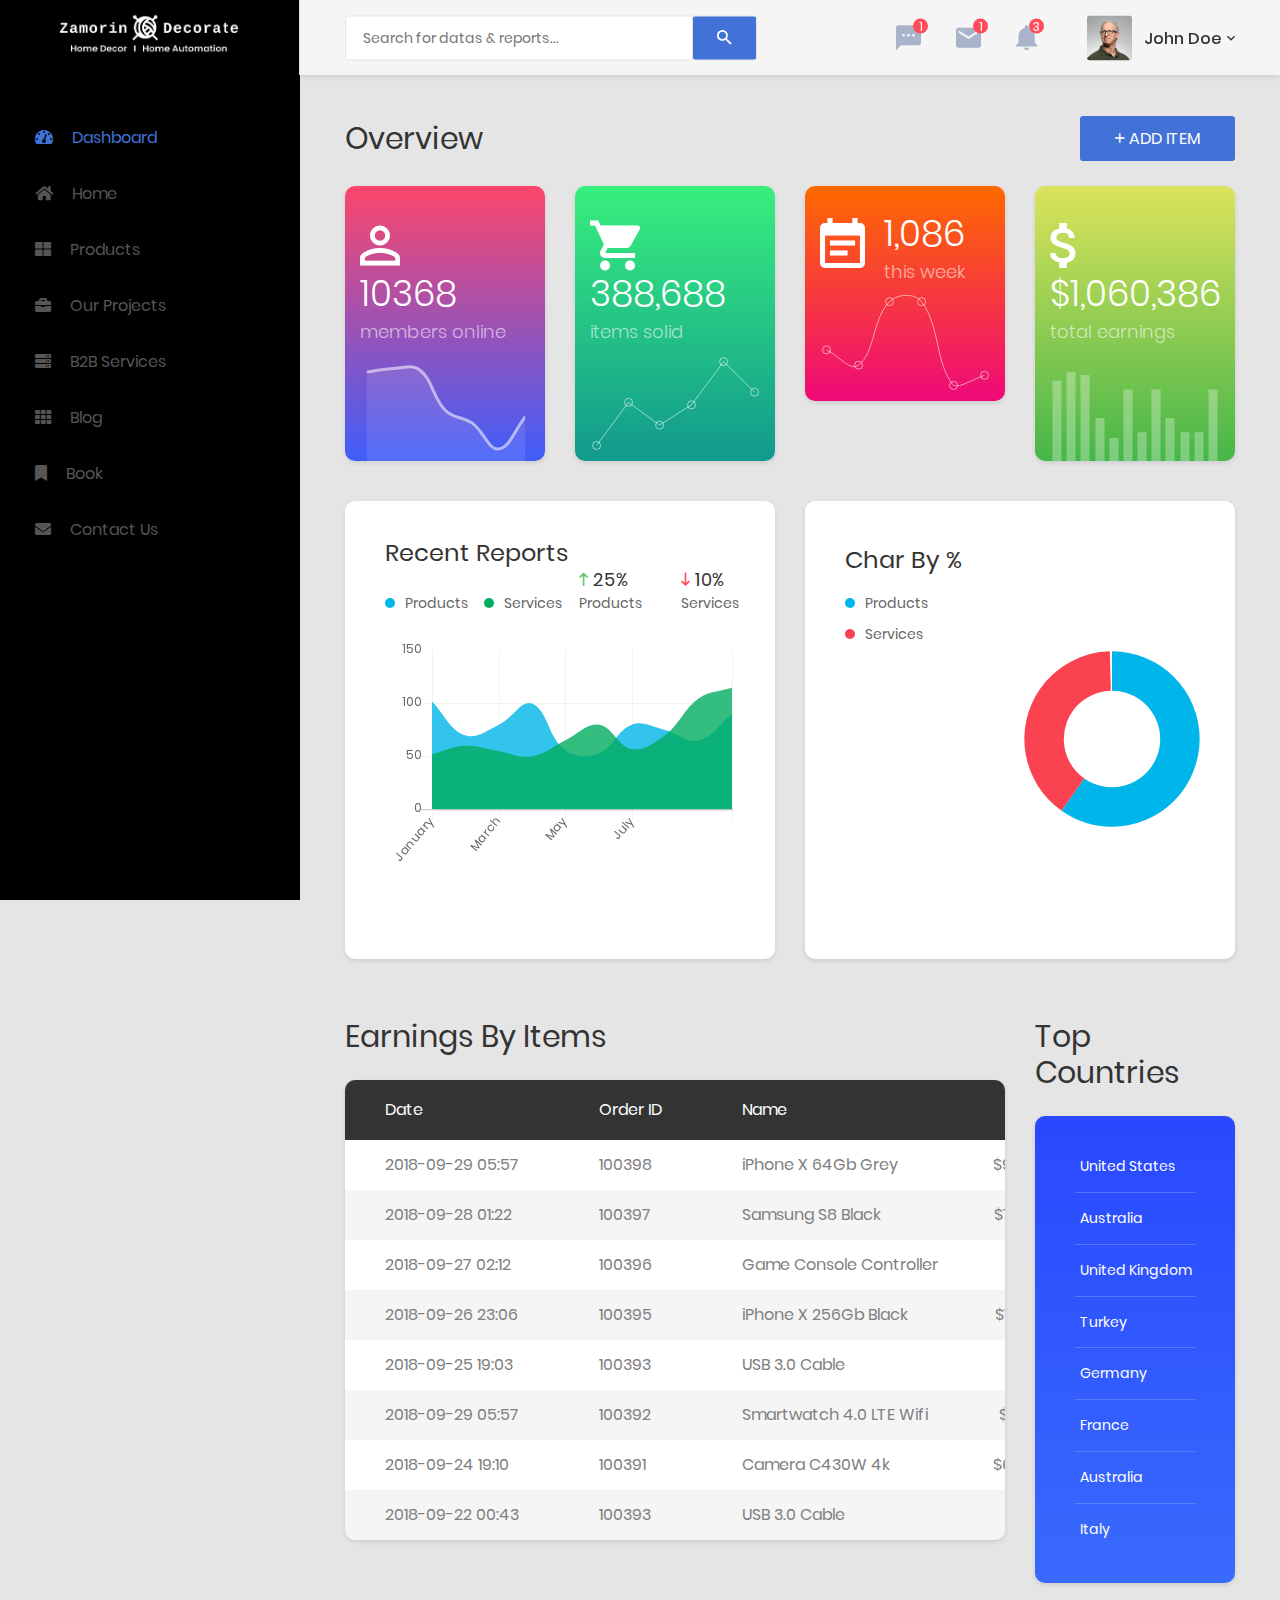
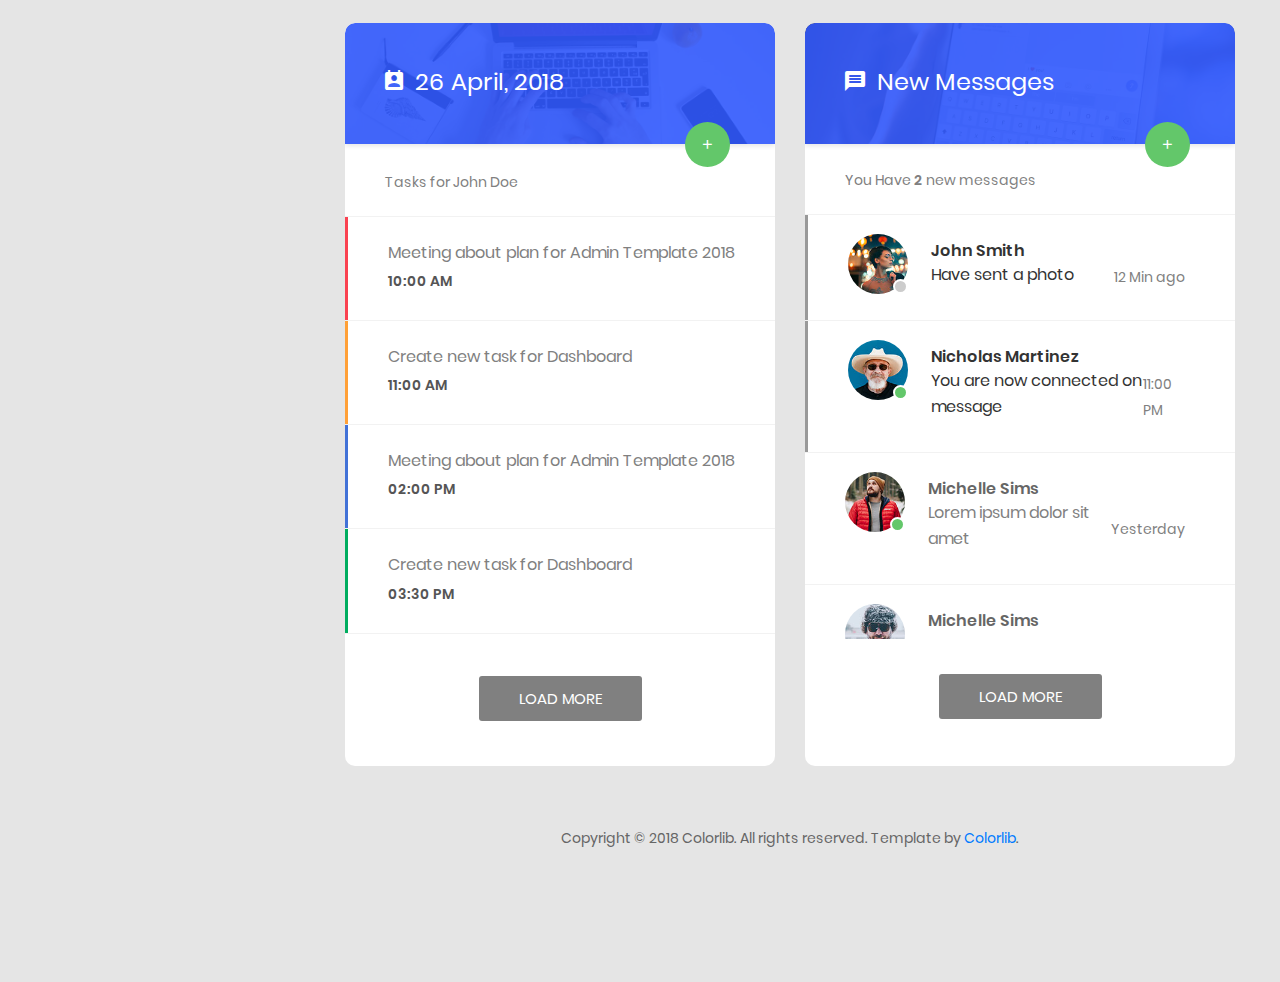
==== CoolAdmin-master/index.html @ c48ecf3f "side bar" ====
<!DOCTYPE html>
<html lang="en">

<head>
    <!-- Required meta tags-->
    <meta charset="UTF-8">
    <meta name="viewport" content="width=device-width, initial-scale=1, shrink-to-fit=no">
    <meta name="description" content="au theme template">
    <meta name="author" content="Hau Nguyen">
    <meta name="keywords" content="au theme template">

    <!-- Title Page-->
    <title>Dashboard</title>

    <!-- Fontfaces CSS-->
    <link href="css/font-face.css" rel="stylesheet" media="all">
    <link href="vendor/font-awesome-4.7/css/font-awesome.min.css" rel="stylesheet" media="all">
    <link href="vendor/font-awesome-5/css/fontawesome-all.min.css" rel="stylesheet" media="all">
    <link href="vendor/mdi-font/css/material-design-iconic-font.min.css" rel="stylesheet" media="all">

    <!-- Bootstrap CSS-->
    <link href="vendor/bootstrap-4.1/bootstrap.min.css" rel="stylesheet" media="all">

    <!-- Vendor CSS-->
    <link href="vendor/animsition/animsition.min.css" rel="stylesheet" media="all">
    <link href="vendor/bootstrap-progressbar/bootstrap-progressbar-3.3.4.min.css" rel="stylesheet" media="all">
    <link href="vendor/wow/animate.css" rel="stylesheet" media="all">
    <link href="vendor/css-hamburgers/hamburgers.min.css" rel="stylesheet" media="all">
    <link href="vendor/slick/slick.css" rel="stylesheet" media="all">
    <link href="vendor/select2/select2.min.css" rel="stylesheet" media="all">
    <link href="vendor/perfect-scrollbar/perfect-scrollbar.css" rel="stylesheet" media="all">

    <!-- Main CSS-->
    <link href="css/theme.css" rel="stylesheet" media="all">

</head>

<body class="animsition">
    <div class="page-wrapper">
        <!-- HEADER MOBILE-->
        <header class="header-mobile d-block d-lg-none">
            <div class="header-mobile__bar">
                <div class="container-fluid">
                    <div class="header-mobile-inner">
                        <a class="logo" href="index.html">
                            <img src="images/icon/ic_launcher.png" alt="CoolAdmin" />
                        </a>
                        <button class="hamburger hamburger--slider" type="button">
                            <span class="hamburger-box">
                                <span class="hamburger-inner"></span>
                            </span>
                        </button>
                    </div>
                </div>
            </div>
            <nav class="navbar-mobile">
                <div class="container-fluid">
                    <ul class="navbar-mobile__list list-unstyled">
                        <li class="has-sub">
                            <a class="js-arrow" href="images/">
                                <i class="fas fa-tachometer-alt"></i>Dashboard</a>
                           
                        </li>
                        <li>
                            <a href="chart.html">
                                <i class="fa fa-home"></i>Home</a>
                        </li>
                        <li>
                            <a href="table.html">
                                <i class="fa fa-th-large"></i>Products</a>
                        </li>
                        <li>
                            <a href="form.html">
                                <i class="fa fa-briefcase"></i>Our Projects</a>
                        </li>
                        <li>
                            <a href="calendar.html">
                                <i class="fa fa-server"></i>B2B Services</a>
                        </li>
                        <li>
                            <a href="map.html">
                                <i class="fa fa-th"></i>Blog</a>
                        </li>
                        <li>
                            <a href="calendar.html">
                                <i class="fa fa-bookmark"></i>Book</a>
                        </li>
                        <li>
                            <a href="calendar.html">
                                <i class="fas fa-envelope"></i>Contact Us</a>
                        </li>
                       
                        
                    </ul>
                </div>
            </nav>
        </header>
        <!-- END HEADER MOBILE-->

        <!-- MENU SIDEBAR-->
        <aside class="menu-sidebar d-none d-lg-block">
            <div class="logo">
                <a href="#">
                    <img src="images/icon/ZAMORIN LOGO.png" alt="Cool Admin" />
                </a>
            </div>
            <div class="menu-sidebar__content js-scrollbar1">
                <nav class="navbar-sidebar">
                    <ul class="list-unstyled navbar__list">
                        <li class="active has-sub">
                            <a class="js-arrow" href="index.html">
                                <i class="fas fa-tachometer-alt"></i>Dashboard</a>
                            
                        </li>
                        <li>
                            <a href="chart.html">
                                <i class="fa fa-home"></i>Home</a>
                        </li>
                        <li>
                            <a href="table.html">
                                <i class="fa fa-th-large"></i>Products</a>
                        </li>
                        <li>
                            <a href="form.html">
                                <i class="fa fa-briefcase"></i>Our Projects</a>
                        </li>
                        <li>
                            <a href="calendar.html">
                                <i class="fa fa-server"></i>B2B Services</a>
                        </li>
                        <li>
                            <a href="map.html">
                                <i class="fa fa-th"></i>Blog</a>
                        </li>
                        <li>
                            <a href="calendar.html">
                                <i class="fa fa-bookmark"></i>Book</a>
                        </li>
                        <li>
                            <a href="calendar.html">
                                <i class="fas fa-envelope"></i>Contact Us</a>
                        </li>
                    </ul>
                </nav>
            </div>
        </aside>
        <!-- END MENU SIDEBAR-->

        <!-- PAGE CONTAINER-->
        <div class="page-container">
            <!-- HEADER DESKTOP-->
            <header class="header-desktop">
                <div class="section__content section__content--p30">
                    <div class="container-fluid">
                        <div class="header-wrap">
                            <form class="form-header" action="" method="POST">
                                <input class="au-input au-input--xl" type="text" name="search" placeholder="Search for datas &amp; reports..." />
                                <button class="au-btn--submit" type="submit">
                                    <i class="zmdi zmdi-search"></i>
                                </button>
                            </form>
                            <div class="header-button">
                                <div class="noti-wrap">
                                    <div class="noti__item js-item-menu">
                                        <i class="zmdi zmdi-comment-more"></i>
                                        <span class="quantity">1</span>
                                        <div class="mess-dropdown js-dropdown">
                                            <div class="mess__title">
                                                <p>You have 2 news message</p>
                                            </div>
                                            <div class="mess__item">
                                                <div class="image img-cir img-40">
                                                    <img src="images/icon/avatar-06.jpg" alt="Michelle Moreno" />
                                                </div>
                                                <div class="content">
                                                    <h6>Michelle Moreno</h6>
                                                    <p>Have sent a photo</p>
                                                    <span class="time">3 min ago</span>
                                                </div>
                                            </div>
                                            <div class="mess__item">
                                                <div class="image img-cir img-40">
                                                    <img src="images/icon/avatar-04.jpg" alt="Diane Myers" />
                                                </div>
                                                <div class="content">
                                                    <h6>Diane Myers</h6>
                                                    <p>You are now connected on message</p>
                                                    <span class="time">Yesterday</span>
                                                </div>
                                            </div>
                                            <div class="mess__footer">
                                                <a href="#">View all messages</a>
                                            </div>
                                        </div>
                                    </div>
                                    <div class="noti__item js-item-menu">
                                        <i class="zmdi zmdi-email"></i>
                                        <span class="quantity">1</span>
                                        <div class="email-dropdown js-dropdown">
                                            <div class="email__title">
                                                <p>You have 3 New Emails</p>
                                            </div>
                                            <div class="email__item">
                                                <div class="image img-cir img-40">
                                                    <img src="images/icon/avatar-06.jpg" alt="Cynthia Harvey" />
                                                </div>
                                                <div class="content">
                                                    <p>Meeting about new dashboard...</p>
                                                    <span>Cynthia Harvey, 3 min ago</span>
                                                </div>
                                            </div>
                                            <div class="email__item">
                                                <div class="image img-cir img-40">
                                                    <img src="images/icon/avatar-05.jpg" alt="Cynthia Harvey" />
                                                </div>
                                                <div class="content">
                                                    <p>Meeting about new dashboard...</p>
                                                    <span>Cynthia Harvey, Yesterday</span>
                                                </div>
                                            </div>
                                            <div class="email__item">
                                                <div class="image img-cir img-40">
                                                    <img src="images/icon/avatar-04.jpg" alt="Cynthia Harvey" />
                                                </div>
                                                <div class="content">
                                                    <p>Meeting about new dashboard...</p>
                                                    <span>Cynthia Harvey, April 12,,2018</span>
                                                </div>
                                            </div>
                                            <div class="email__footer">
                                                <a href="#">See all emails</a>
                                            </div>
                                        </div>
                                    </div>
                                    <div class="noti__item js-item-menu">
                                        <i class="zmdi zmdi-notifications"></i>
                                        <span class="quantity">3</span>
                                        <div class="notifi-dropdown js-dropdown">
                                            <div class="notifi__title">
                                                <p>You have 3 Notifications</p>
                                            </div>
                                            <div class="notifi__item">
                                                <div class="bg-c1 img-cir img-40">
                                                    <i class="zmdi zmdi-email-open"></i>
                                                </div>
                                                <div class="content">
                                                    <p>You got a email notification</p>
                                                    <span class="date">April 12, 2018 06:50</span>
                                                </div>
                                            </div>
                                            <div class="notifi__item">
                                                <div class="bg-c2 img-cir img-40">
                                                    <i class="zmdi zmdi-account-box"></i>
                                                </div>
                                                <div class="content">
                                                    <p>Your account has been blocked</p>
                                                    <span class="date">April 12, 2018 06:50</span>
                                                </div>
                                            </div>
                                            <div class="notifi__item">
                                                <div class="bg-c3 img-cir img-40">
                                                    <i class="zmdi zmdi-file-text"></i>
                                                </div>
                                                <div class="content">
                                                    <p>You got a new file</p>
                                                    <span class="date">April 12, 2018 06:50</span>
                                                </div>
                                            </div>
                                            <div class="notifi__footer">
                                                <a href="#">All notifications</a>
                                            </div>
                                        </div>
                                    </div>
                                </div>
                                <div class="account-wrap">
                                    <div class="account-item clearfix js-item-menu">
                                        <div class="image">
                                            <img src="images/icon/avatar-01.jpg" alt="John Doe" />
                                        </div>
                                        <div class="content">
                                            <a class="js-acc-btn" href="#">john doe</a>
                                        </div>
                                        <div class="account-dropdown js-dropdown">
                                            <div class="info clearfix">
                                                <div class="image">
                                                    <a href="#">
                                                        <img src="images/icon/avatar-01.jpg" alt="John Doe" />
                                                    </a>
                                                </div>
                                                <div class="content">
                                                    <h5 class="name">
                                                        <a href="#">john doe</a>
                                                    </h5>
                                                    <span class="email">johndoe@example.com</span>
                                                </div>
                                            </div>
                                            <div class="account-dropdown__body">
                                                <div class="account-dropdown__item">
                                                    <a href="#">
                                                        <i class="zmdi zmdi-account"></i>Account</a>
                                                </div>
                                                <div class="account-dropdown__item">
                                                    <a href="#">
                                                        <i class="zmdi zmdi-settings"></i>Setting</a>
                                                </div>
                                                <div class="account-dropdown__item">
                                                    <a href="#">
                                                        <i class="zmdi zmdi-money-box"></i>Billing</a>
                                                </div>
                                            </div>
                                            <div class="account-dropdown__footer">
                                                <a href="#">
                                                    <i class="zmdi zmdi-power"></i>Logout</a>
                                            </div>
                                        </div>
                                    </div>
                                </div>
                            </div>
                        </div>
                    </div>
                </div>
            </header>
            <!-- HEADER DESKTOP-->

            <!-- MAIN CONTENT-->
            <div class="main-content">
                <div class="section__content section__content--p30">
                    <div class="container-fluid">
                        <div class="row">
                            <div class="col-md-12">
                                <div class="overview-wrap">
                                    <h2 class="title-1">overview</h2>
                                    <button class="au-btn au-btn-icon au-btn--blue">
                                        <i class="zmdi zmdi-plus"></i>add item</button>
                                </div>
                            </div>
                        </div>
                        <div class="row m-t-25">
                            <div class="col-sm-6 col-lg-3">
                                <div class="overview-item overview-item--c1">
                                    <div class="overview__inner">
                                        <div class="overview-box clearfix">
                                            <div class="icon">
                                                <i class="zmdi zmdi-account-o"></i>
                                            </div>
                                            <div class="text">
                                                <h2>10368</h2>
                                                <span>members online</span>
                                            </div>
                                        </div>
                                        <div class="overview-chart">
                                            <canvas id="widgetChart1"></canvas>
                                        </div>
                                    </div>
                                </div>
                            </div>
                            <div class="col-sm-6 col-lg-3">
                                <div class="overview-item overview-item--c2">
                                    <div class="overview__inner">
                                        <div class="overview-box clearfix">
                                            <div class="icon">
                                                <i class="zmdi zmdi-shopping-cart"></i>
                                            </div>
                                            <div class="text">
                                                <h2>388,688</h2>
                                                <span>items solid</span>
                                            </div>
                                        </div>
                                        <div class="overview-chart">
                                            <canvas id="widgetChart2"></canvas>
                                        </div>
                                    </div>
                                </div>
                            </div>
                            <div class="col-sm-6 col-lg-3">
                                <div class="overview-item overview-item--c3">
                                    <div class="overview__inner">
                                        <div class="overview-box clearfix">
                                            <div class="icon">
                                                <i class="zmdi zmdi-calendar-note"></i>
                                            </div>
                                            <div class="text">
                                                <h2>1,086</h2>
                                                <span>this week</span>
                                            </div>
                                        </div>
                                        <div class="overview-chart">
                                            <canvas id="widgetChart3"></canvas>
                                        </div>
                                    </div>
                                </div>
                            </div>
                            <div class="col-sm-6 col-lg-3">
                                <div class="overview-item overview-item--c4">
                                    <div class="overview__inner">
                                        <div class="overview-box clearfix">
                                            <div class="icon">
                                                <i class="zmdi zmdi-money"></i>
                                            </div>
                                            <div class="text">
                                                <h2>$1,060,386</h2>
                                                <span>total earnings</span>
                                            </div>
                                        </div>
                                        <div class="overview-chart">
                                            <canvas id="widgetChart4"></canvas>
                                        </div>
                                    </div>
                                </div>
                            </div>
                        </div>
                        <div class="row">
                            <div class="col-lg-6">
                                <div class="au-card recent-report">
                                    <div class="au-card-inner">
                                        <h3 class="title-2">recent reports</h3>
                                        <div class="chart-info">
                                            <div class="chart-info__left">
                                                <div class="chart-note">
                                                    <span class="dot dot--blue"></span>
                                                    <span>products</span>
                                                </div>
                                                <div class="chart-note mr-0">
                                                    <span class="dot dot--green"></span>
                                                    <span>services</span>
                                                </div>
                                            </div>
                                            <div class="chart-info__right">
                                                <div class="chart-statis">
                                                    <span class="index incre">
                                                        <i class="zmdi zmdi-long-arrow-up"></i>25%</span>
                                                    <span class="label">products</span>
                                                </div>
                                                <div class="chart-statis mr-0">
                                                    <span class="index decre">
                                                        <i class="zmdi zmdi-long-arrow-down"></i>10%</span>
                                                    <span class="label">services</span>
                                                </div>
                                            </div>
                                        </div>
                                        <div class="recent-report__chart">
                                            <canvas id="recent-rep-chart"></canvas>
                                        </div>
                                    </div>
                                </div>
                            </div>
                            <div class="col-lg-6">
                                <div class="au-card chart-percent-card">
                                    <div class="au-card-inner">
                                        <h3 class="title-2 tm-b-5">char by %</h3>
                                        <div class="row no-gutters">
                                            <div class="col-xl-6">
                                                <div class="chart-note-wrap">
                                                    <div class="chart-note mr-0 d-block">
                                                        <span class="dot dot--blue"></span>
                                                        <span>products</span>
                                                    </div>
                                                    <div class="chart-note mr-0 d-block">
                                                        <span class="dot dot--red"></span>
                                                        <span>services</span>
                                                    </div>
                                                </div>
                                            </div>
                                            <div class="col-xl-6">
                                                <div class="percent-chart">
                                                    <canvas id="percent-chart"></canvas>
                                                </div>
                                            </div>
                                        </div>
                                    </div>
                                </div>
                            </div>
                        </div>
                        <div class="row">
                            <div class="col-lg-9">
                                <h2 class="title-1 m-b-25">Earnings By Items</h2>
                                <div class="table-responsive table--no-card m-b-40">
                                    <table class="table table-borderless table-striped table-earning">
                                        <thead>
                                            <tr>
                                                <th>date</th>
                                                <th>order ID</th>
                                                <th>name</th>
                                                <th class="text-right">price</th>
                                                <th class="text-right">quantity</th>
                                                <th class="text-right">total</th>
                                            </tr>
                                        </thead>
                                        <tbody>
                                            <tr>
                                                <td>2018-09-29 05:57</td>
                                                <td>100398</td>
                                                <td>iPhone X 64Gb Grey</td>
                                                <td class="text-right">$999.00</td>
                                                <td class="text-right">1</td>
                                                <td class="text-right">$999.00</td>
                                            </tr>
                                            <tr>
                                                <td>2018-09-28 01:22</td>
                                                <td>100397</td>
                                                <td>Samsung S8 Black</td>
                                                <td class="text-right">$756.00</td>
                                                <td class="text-right">1</td>
                                                <td class="text-right">$756.00</td>
                                            </tr>
                                            <tr>
                                                <td>2018-09-27 02:12</td>
                                                <td>100396</td>
                                                <td>Game Console Controller</td>
                                                <td class="text-right">$22.00</td>
                                                <td class="text-right">2</td>
                                                <td class="text-right">$44.00</td>
                                            </tr>
                                            <tr>
                                                <td>2018-09-26 23:06</td>
                                                <td>100395</td>
                                                <td>iPhone X 256Gb Black</td>
                                                <td class="text-right">$1199.00</td>
                                                <td class="text-right">1</td>
                                                <td class="text-right">$1199.00</td>
                                            </tr>
                                            <tr>
                                                <td>2018-09-25 19:03</td>
                                                <td>100393</td>
                                                <td>USB 3.0 Cable</td>
                                                <td class="text-right">$10.00</td>
                                                <td class="text-right">3</td>
                                                <td class="text-right">$30.00</td>
                                            </tr>
                                            <tr>
                                                <td>2018-09-29 05:57</td>
                                                <td>100392</td>
                                                <td>Smartwatch 4.0 LTE Wifi</td>
                                                <td class="text-right">$199.00</td>
                                                <td class="text-right">6</td>
                                                <td class="text-right">$1494.00</td>
                                            </tr>
                                            <tr>
                                                <td>2018-09-24 19:10</td>
                                                <td>100391</td>
                                                <td>Camera C430W 4k</td>
                                                <td class="text-right">$699.00</td>
                                                <td class="text-right">1</td>
                                                <td class="text-right">$699.00</td>
                                            </tr>
                                            <tr>
                                                <td>2018-09-22 00:43</td>
                                                <td>100393</td>
                                                <td>USB 3.0 Cable</td>
                                                <td class="text-right">$10.00</td>
                                                <td class="text-right">3</td>
                                                <td class="text-right">$30.00</td>
                                            </tr>
                                        </tbody>
                                    </table>
                                </div>
                            </div>
                            <div class="col-lg-3">
                                <h2 class="title-1 m-b-25">Top countries</h2>
                                <div class="au-card au-card--bg-blue au-card-top-countries m-b-40">
                                    <div class="au-card-inner">
                                        <div class="table-responsive">
                                            <table class="table table-top-countries">
                                                <tbody>
                                                    <tr>
                                                        <td>United States</td>
                                                        <td class="text-right">$119,366.96</td>
                                                    </tr>
                                                    <tr>
                                                        <td>Australia</td>
                                                        <td class="text-right">$70,261.65</td>
                                                    </tr>
                                                    <tr>
                                                        <td>United Kingdom</td>
                                                        <td class="text-right">$46,399.22</td>
                                                    </tr>
                                                    <tr>
                                                        <td>Turkey</td>
                                                        <td class="text-right">$35,364.90</td>
                                                    </tr>
                                                    <tr>
                                                        <td>Germany</td>
                                                        <td class="text-right">$20,366.96</td>
                                                    </tr>
                                                    <tr>
                                                        <td>France</td>
                                                        <td class="text-right">$10,366.96</td>
                                                    </tr>
                                                    <tr>
                                                        <td>Australia</td>
                                                        <td class="text-right">$5,366.96</td>
                                                    </tr>
                                                    <tr>
                                                        <td>Italy</td>
                                                        <td class="text-right">$1639.32</td>
                                                    </tr>
                                                </tbody>
                                            </table>
                                        </div>
                                    </div>
                                </div>
                            </div>
                        </div>
                        <div class="row">
                            <div class="col-lg-6">
                                <div class="au-card au-card--no-shadow au-card--no-pad m-b-40">
                                    <div class="au-card-title" style="background-image:url('images/bg-title-01.jpg');">
                                        <div class="bg-overlay bg-overlay--blue"></div>
                                        <h3>
                                            <i class="zmdi zmdi-account-calendar"></i>26 April, 2018</h3>
                                        <button class="au-btn-plus">
                                            <i class="zmdi zmdi-plus"></i>
                                        </button>
                                    </div>
                                    <div class="au-task js-list-load">
                                        <div class="au-task__title">
                                            <p>Tasks for John Doe</p>
                                        </div>
                                        <div class="au-task-list js-scrollbar3">
                                            <div class="au-task__item au-task__item--danger">
                                                <div class="au-task__item-inner">
                                                    <h5 class="task">
                                                        <a href="#">Meeting about plan for Admin Template 2018</a>
                                                    </h5>
                                                    <span class="time">10:00 AM</span>
                                                </div>
                                            </div>
                                            <div class="au-task__item au-task__item--warning">
                                                <div class="au-task__item-inner">
                                                    <h5 class="task">
                                                        <a href="#">Create new task for Dashboard</a>
                                                    </h5>
                                                    <span class="time">11:00 AM</span>
                                                </div>
                                            </div>
                                            <div class="au-task__item au-task__item--primary">
                                                <div class="au-task__item-inner">
                                                    <h5 class="task">
                                                        <a href="#">Meeting about plan for Admin Template 2018</a>
                                                    </h5>
                                                    <span class="time">02:00 PM</span>
                                                </div>
                                            </div>
                                            <div class="au-task__item au-task__item--success">
                                                <div class="au-task__item-inner">
                                                    <h5 class="task">
                                                        <a href="#">Create new task for Dashboard</a>
                                                    </h5>
                                                    <span class="time">03:30 PM</span>
                                                </div>
                                            </div>
                                            <div class="au-task__item au-task__item--danger js-load-item">
                                                <div class="au-task__item-inner">
                                                    <h5 class="task">
                                                        <a href="#">Meeting about plan for Admin Template 2018</a>
                                                    </h5>
                                                    <span class="time">10:00 AM</span>
                                                </div>
                                            </div>
                                            <div class="au-task__item au-task__item--warning js-load-item">
                                                <div class="au-task__item-inner">
                                                    <h5 class="task">
                                                        <a href="#">Create new task for Dashboard</a>
                                                    </h5>
                                                    <span class="time">11:00 AM</span>
                                                </div>
                                            </div>
                                        </div>
                                        <div class="au-task__footer">
                                            <button class="au-btn au-btn-load js-load-btn">load more</button>
                                        </div>
                                    </div>
                                </div>
                            </div>
                            <div class="col-lg-6">
                                <div class="au-card au-card--no-shadow au-card--no-pad m-b-40">
                                    <div class="au-card-title" style="background-image:url('images/bg-title-02.jpg');">
                                        <div class="bg-overlay bg-overlay--blue"></div>
                                        <h3>
                                            <i class="zmdi zmdi-comment-text"></i>New Messages</h3>
                                        <button class="au-btn-plus">
                                            <i class="zmdi zmdi-plus"></i>
                                        </button>
                                    </div>
                                    <div class="au-inbox-wrap js-inbox-wrap">
                                        <div class="au-message js-list-load">
                                            <div class="au-message__noti">
                                                <p>You Have
                                                    <span>2</span>

                                                    new messages
                                                </p>
                                            </div>
                                            <div class="au-message-list">
                                                <div class="au-message__item unread">
                                                    <div class="au-message__item-inner">
                                                        <div class="au-message__item-text">
                                                            <div class="avatar-wrap">
                                                                <div class="avatar">
                                                                    <img src="images/icon/avatar-02.jpg" alt="John Smith">
                                                                </div>
                                                            </div>
                                                            <div class="text">
                                                                <h5 class="name">John Smith</h5>
                                                                <p>Have sent a photo</p>
                                                            </div>
                                                        </div>
                                                        <div class="au-message__item-time">
                                                            <span>12 Min ago</span>
                                                        </div>
                                                    </div>
                                                </div>
                                                <div class="au-message__item unread">
                                                    <div class="au-message__item-inner">
                                                        <div class="au-message__item-text">
                                                            <div class="avatar-wrap online">
                                                                <div class="avatar">
                                                                    <img src="images/icon/avatar-03.jpg" alt="Nicholas Martinez">
                                                                </div>
                                                            </div>
                                                            <div class="text">
                                                                <h5 class="name">Nicholas Martinez</h5>
                                                                <p>You are now connected on message</p>
                                                            </div>
                                                        </div>
                                                        <div class="au-message__item-time">
                                                            <span>11:00 PM</span>
                                                        </div>
                                                    </div>
                                                </div>
                                                <div class="au-message__item">
                                                    <div class="au-message__item-inner">
                                                        <div class="au-message__item-text">
                                                            <div class="avatar-wrap online">
                                                                <div class="avatar">
                                                                    <img src="images/icon/avatar-04.jpg" alt="Michelle Sims">
                                                                </div>
                                                            </div>
                                                            <div class="text">
                                                                <h5 class="name">Michelle Sims</h5>
                                                                <p>Lorem ipsum dolor sit amet</p>
                                                            </div>
                                                        </div>
                                                        <div class="au-message__item-time">
                                                            <span>Yesterday</span>
                                                        </div>
                                                    </div>
                                                </div>
                                                <div class="au-message__item">
                                                    <div class="au-message__item-inner">
                                                        <div class="au-message__item-text">
                                                            <div class="avatar-wrap">
                                                                <div class="avatar">
                                                                    <img src="images/icon/avatar-05.jpg" alt="Michelle Sims">
                                                                </div>
                                                            </div>
                                                            <div class="text">
                                                                <h5 class="name">Michelle Sims</h5>
                                                                <p>Purus feugiat finibus</p>
                                                            </div>
                                                        </div>
                                                        <div class="au-message__item-time">
                                                            <span>Sunday</span>
                                                        </div>
                                                    </div>
                                                </div>
                                                <div class="au-message__item js-load-item">
                                                    <div class="au-message__item-inner">
                                                        <div class="au-message__item-text">
                                                            <div class="avatar-wrap online">
                                                                <div class="avatar">
                                                                    <img src="images/icon/avatar-04.jpg" alt="Michelle Sims">
                                                                </div>
                                                            </div>
                                                            <div class="text">
                                                                <h5 class="name">Michelle Sims</h5>
                                                                <p>Lorem ipsum dolor sit amet</p>
                                                            </div>
                                                        </div>
                                                        <div class="au-message__item-time">
                                                            <span>Yesterday</span>
                                                        </div>
                                                    </div>
                                                </div>
                                                <div class="au-message__item js-load-item">
                                                    <div class="au-message__item-inner">
                                                        <div class="au-message__item-text">
                                                            <div class="avatar-wrap">
                                                                <div class="avatar">
                                                                    <img src="images/icon/avatar-05.jpg" alt="Michelle Sims">
                                                                </div>
                                                            </div>
                                                            <div class="text">
                                                                <h5 class="name">Michelle Sims</h5>
                                                                <p>Purus feugiat finibus</p>
                                                            </div>
                                                        </div>
                                                        <div class="au-message__item-time">
                                                            <span>Sunday</span>
                                                        </div>
                                                    </div>
                                                </div>
                                            </div>
                                            <div class="au-message__footer">
                                                <button class="au-btn au-btn-load js-load-btn">load more</button>
                                            </div>
                                        </div>
                                        <div class="au-chat">
                                            <div class="au-chat__title">
                                                <div class="au-chat-info">
                                                    <div class="avatar-wrap online">
                                                        <div class="avatar avatar--small">
                                                            <img src="images/icon/avatar-02.jpg" alt="John Smith">
                                                        </div>
                                                    </div>
                                                    <span class="nick">
                                                        <a href="#">John Smith</a>
                                                    </span>
                                                </div>
                                            </div>
                                            <div class="au-chat__content">
                                                <div class="recei-mess-wrap">
                                                    <span class="mess-time">12 Min ago</span>
                                                    <div class="recei-mess__inner">
                                                        <div class="avatar avatar--tiny">
                                                            <img src="images/icon/avatar-02.jpg" alt="John Smith">
                                                        </div>
                                                        <div class="recei-mess-list">
                                                            <div class="recei-mess">Lorem ipsum dolor sit amet, consectetur adipiscing elit non iaculis</div>
                                                            <div class="recei-mess">Donec tempor, sapien ac viverra</div>
                                                        </div>
                                                    </div>
                                                </div>
                                                <div class="send-mess-wrap">
                                                    <span class="mess-time">30 Sec ago</span>
                                                    <div class="send-mess__inner">
                                                        <div class="send-mess-list">
                                                            <div class="send-mess">Lorem ipsum dolor sit amet, consectetur adipiscing elit non iaculis</div>
                                                        </div>
                                                    </div>
                                                </div>
                                            </div>
                                            <div class="au-chat-textfield">
                                                <form class="au-form-icon">
                                                    <input class="au-input au-input--full au-input--h65" type="text" placeholder="Type a message">
                                                    <button class="au-input-icon">
                                                        <i class="zmdi zmdi-camera"></i>
                                                    </button>
                                                </form>
                                            </div>
                                        </div>
                                    </div>
                                </div>
                            </div>
                        </div>
                        <div class="row">
                            <div class="col-md-12">
                                <div class="copyright">
                                    <p>Copyright © 2018 Colorlib. All rights reserved. Template by <a href="https://colorlib.com">Colorlib</a>.</p>
                                </div>
                            </div>
                        </div>
                    </div>
                </div>
            </div>
            <!-- END MAIN CONTENT-->
            <!-- END PAGE CONTAINER-->
        </div>

    </div>

    <!-- Jquery JS-->
    <script src="vendor/jquery-3.2.1.min.js"></script>
    <!-- Bootstrap JS-->
    <script src="vendor/bootstrap-4.1/popper.min.js"></script>
    <script src="vendor/bootstrap-4.1/bootstrap.min.js"></script>
    <!-- Vendor JS       -->
    <script src="vendor/slick/slick.min.js">
    </script>
    <script src="vendor/wow/wow.min.js"></script>
    <script src="vendor/animsition/animsition.min.js"></script>
    <script src="vendor/bootstrap-progressbar/bootstrap-progressbar.min.js">
    </script>
    <script src="vendor/counter-up/jquery.waypoints.min.js"></script>
    <script src="vendor/counter-up/jquery.counterup.min.js">
    </script>
    <script src="vendor/circle-progress/circle-progress.min.js"></script>
    <script src="vendor/perfect-scrollbar/perfect-scrollbar.js"></script>
    <script src="vendor/chartjs/Chart.bundle.min.js"></script>
    <script src="vendor/select2/select2.min.js">
    </script>

    <!-- Main JS-->
    <script src="js/main.js"></script>

</body>

</html>
<!-- end document-->
---- CoolAdmin-master/css/font-face.css ----
/* poppins-100 - latin */
@font-face {
  font-family: 'Poppins';
  font-style: normal;
  font-weight: 100;
  src: url('../fonts/poppins/poppins-v5-latin-100.eot'); /* IE9 Compat Modes */
  src: local('Poppins Thin'), local('Poppins-Thin'),
       url('../fonts/poppins/poppins-v5-latin-100.eot?#iefix') format('embedded-opentype'), /* IE6-IE8 */
       url('../fonts/poppins/poppins-v5-latin-100.woff2') format('woff2'), /* Super Modern Browsers */
       url('../fonts/poppins/poppins-v5-latin-100.woff') format('woff'), /* Modern Browsers */
       url('../fonts/poppins/poppins-v5-latin-100.ttf') format('truetype'), /* Safari, Android, iOS */
       url('../fonts/poppins/poppins-v5-latin-100.svg#Poppins') format('svg'); /* Legacy iOS */
}
/* poppins-200 - latin */
@font-face {
  font-family: 'Poppins';
  font-style: normal;
  font-weight: 200;
  src: url('../fonts/poppins/poppins-v5-latin-200.eot'); /* IE9 Compat Modes */
  src: local('Poppins ExtraLight'), local('Poppins-ExtraLight'),
       url('../fonts/poppins/poppins-v5-latin-200.eot?#iefix') format('embedded-opentype'), /* IE6-IE8 */
       url('../fonts/poppins/poppins-v5-latin-200.woff2') format('woff2'), /* Super Modern Browsers */
       url('../fonts/poppins/poppins-v5-latin-200.woff') format('woff'), /* Modern Browsers */
       url('../fonts/poppins/poppins-v5-latin-200.ttf') format('truetype'), /* Safari, Android, iOS */
       url('../fonts/poppins/poppins-v5-latin-200.svg#Poppins') format('svg'); /* Legacy iOS */
}
/* poppins-200italic - latin */
@font-face {
  font-family: 'Poppins';
  font-style: italic;
  font-weight: 200;
  src: url('../fonts/poppins/poppins-v5-latin-200italic.eot'); /* IE9 Compat Modes */
  src: local('Poppins ExtraLight Italic'), local('Poppins-ExtraLightItalic'),
       url('../fonts/poppins/poppins-v5-latin-200italic.eot?#iefix') format('embedded-opentype'), /* IE6-IE8 */
       url('../fonts/poppins/poppins-v5-latin-200italic.woff2') format('woff2'), /* Super Modern Browsers */
       url('../fonts/poppins/poppins-v5-latin-200italic.woff') format('woff'), /* Modern Browsers */
       url('../fonts/poppins/poppins-v5-latin-200italic.ttf') format('truetype'), /* Safari, Android, iOS */
       url('../fonts/poppins/poppins-v5-latin-200italic.svg#Poppins') format('svg'); /* Legacy iOS */
}
/* poppins-100italic - latin */
@font-face {
  font-family: 'Poppins';
  font-style: italic;
  font-weight: 100;
  src: url('../fonts/poppins/poppins-v5-latin-100italic.eot'); /* IE9 Compat Modes */
  src: local('Poppins Thin Italic'), local('Poppins-ThinItalic'),
       url('../fonts/poppins/poppins-v5-latin-100italic.eot?#iefix') format('embedded-opentype'), /* IE6-IE8 */
       url('../fonts/poppins/poppins-v5-latin-100italic.woff2') format('woff2'), /* Super Modern Browsers */
       url('../fonts/poppins/poppins-v5-latin-100italic.woff') format('woff'), /* Modern Browsers */
       url('../fonts/poppins/poppins-v5-latin-100italic.ttf') format('truetype'), /* Safari, Android, iOS */
       url('../fonts/poppins/poppins-v5-latin-100italic.svg#Poppins') format('svg'); /* Legacy iOS */
}
/* poppins-300 - latin */
@font-face {
  font-family: 'Poppins';
  font-style: normal;
  font-weight: 300;
  src: url('../fonts/poppins/poppins-v5-latin-300.eot'); /* IE9 Compat Modes */
  src: local('Poppins Light'), local('Poppins-Light'),
       url('../fonts/poppins/poppins-v5-latin-300.eot?#iefix') format('embedded-opentype'), /* IE6-IE8 */
       url('../fonts/poppins/poppins-v5-latin-300.woff2') format('woff2'), /* Super Modern Browsers */
       url('../fonts/poppins/poppins-v5-latin-300.woff') format('woff'), /* Modern Browsers */
       url('../fonts/poppins/poppins-v5-latin-300.ttf') format('truetype'), /* Safari, Android, iOS */
       url('../fonts/poppins/poppins-v5-latin-300.svg#Poppins') format('svg'); /* Legacy iOS */
}
/* poppins-300italic - latin */
@font-face {
  font-family: 'Poppins';
  font-style: italic;
  font-weight: 300;
  src: url('../fonts/poppins/poppins-v5-latin-300italic.eot'); /* IE9 Compat Modes */
  src: local('Poppins Light Italic'), local('Poppins-LightItalic'),
       url('../fonts/poppins/poppins-v5-latin-300italic.eot?#iefix') format('embedded-opentype'), /* IE6-IE8 */
       url('../fonts/poppins/poppins-v5-latin-300italic.woff2') format('woff2'), /* Super Modern Browsers */
       url('../fonts/poppins/poppins-v5-latin-300italic.woff') format('woff'), /* Modern Browsers */
       url('../fonts/poppins/poppins-v5-latin-300italic.ttf') format('truetype'), /* Safari, Android, iOS */
       url('../fonts/poppins/poppins-v5-latin-300italic.svg#Poppins') format('svg'); /* Legacy iOS */
}
/* poppins-regular - latin */
@font-face {
  font-family: 'Poppins';
  font-style: normal;
  font-weight: 400;
  src: url('../fonts/poppins/poppins-v5-latin-regular.eot'); /* IE9 Compat Modes */
  src: local('Poppins Regular'), local('Poppins-Regular'),
       url('../fonts/poppins/poppins-v5-latin-regular.eot?#iefix') format('embedded-opentype'), /* IE6-IE8 */
       url('../fonts/poppins/poppins-v5-latin-regular.woff2') format('woff2'), /* Super Modern Browsers */
       url('../fonts/poppins/poppins-v5-latin-regular.woff') format('woff'), /* Modern Browsers */
       url('../fonts/poppins/poppins-v5-latin-regular.ttf') format('truetype'), /* Safari, Android, iOS */
       url('../fonts/poppins/poppins-v5-latin-regular.svg#Poppins') format('svg'); /* Legacy iOS */
}
/* poppins-italic - latin */
@font-face {
  font-family: 'Poppins';
  font-style: italic;
  font-weight: 400;
  src: url('../fonts/poppins/poppins-v5-latin-italic.eot'); /* IE9 Compat Modes */
  src: local('Poppins Italic'), local('Poppins-Italic'),
       url('../fonts/poppins/poppins-v5-latin-italic.eot?#iefix') format('embedded-opentype'), /* IE6-IE8 */
       url('../fonts/poppins/poppins-v5-latin-italic.woff2') format('woff2'), /* Super Modern Browsers */
       url('../fonts/poppins/poppins-v5-latin-italic.woff') format('woff'), /* Modern Browsers */
       url('../fonts/poppins/poppins-v5-latin-italic.ttf') format('truetype'), /* Safari, Android, iOS */
       url('../fonts/poppins/poppins-v5-latin-italic.svg#Poppins') format('svg'); /* Legacy iOS */
}
/* poppins-500 - latin */
@font-face {
  font-family: 'Poppins';
  font-style: normal;
  font-weight: 500;
  src: url('../fonts/poppins/poppins-v5-latin-500.eot'); /* IE9 Compat Modes */
  src: local('Poppins Medium'), local('Poppins-Medium'),
       url('../fonts/poppins/poppins-v5-latin-500.eot?#iefix') format('embedded-opentype'), /* IE6-IE8 */
       url('../fonts/poppins/poppins-v5-latin-500.woff2') format('woff2'), /* Super Modern Browsers */
       url('../fonts/poppins/poppins-v5-latin-500.woff') format('woff'), /* Modern Browsers */
       url('../fonts/poppins/poppins-v5-latin-500.ttf') format('truetype'), /* Safari, Android, iOS */
       url('../fonts/poppins/poppins-v5-latin-500.svg#Poppins') format('svg'); /* Legacy iOS */
}
/* poppins-500italic - latin */
@font-face {
  font-family: 'Poppins';
  font-style: italic;
  font-weight: 500;
  src: url('../fonts/poppins/poppins-v5-latin-500italic.eot'); /* IE9 Compat Modes */
  src: local('Poppins Medium Italic'), local('Poppins-MediumItalic'),
       url('../fonts/poppins/poppins-v5-latin-500italic.eot?#iefix') format('embedded-opentype'), /* IE6-IE8 */
       url('../fonts/poppins/poppins-v5-latin-500italic.woff2') format('woff2'), /* Super Modern Browsers */
       url('../fonts/poppins/poppins-v5-latin-500italic.woff') format('woff'), /* Modern Browsers */
       url('../fonts/poppins/poppins-v5-latin-500italic.ttf') format('truetype'), /* Safari, Android, iOS */
       url('../fonts/poppins/poppins-v5-latin-500italic.svg#Poppins') format('svg'); /* Legacy iOS */
}
/* poppins-600 - latin */
@font-face {
  font-family: 'Poppins';
  font-style: normal;
  font-weight: 600;
  src: url('../fonts/poppins/poppins-v5-latin-600.eot'); /* IE9 Compat Modes */
  src: local('Poppins SemiBold'), local('Poppins-SemiBold'),
       url('../fonts/poppins/poppins-v5-latin-600.eot?#iefix') format('embedded-opentype'), /* IE6-IE8 */
       url('../fonts/poppins/poppins-v5-latin-600.woff2') format('woff2'), /* Super Modern Browsers */
       url('../fonts/poppins/poppins-v5-latin-600.woff') format('woff'), /* Modern Browsers */
       url('../fonts/poppins/poppins-v5-latin-600.ttf') format('truetype'), /* Safari, Android, iOS */
       url('../fonts/poppins/poppins-v5-latin-600.svg#Poppins') format('svg'); /* Legacy iOS */
}
/* poppins-600italic - latin */
@font-face {
  font-family: 'Poppins';
  font-style: italic;
  font-weight: 600;
  src: url('../fonts/poppins/poppins-v5-latin-600italic.eot'); /* IE9 Compat Modes */
  src: local('Poppins SemiBold Italic'), local('Poppins-SemiBoldItalic'),
       url('../fonts/poppins/poppins-v5-latin-600italic.eot?#iefix') format('embedded-opentype'), /* IE6-IE8 */
       url('../fonts/poppins/poppins-v5-latin-600italic.woff2') format('woff2'), /* Super Modern Browsers */
       url('../fonts/poppins/poppins-v5-latin-600italic.woff') format('woff'), /* Modern Browsers */
       url('../fonts/poppins/poppins-v5-latin-600italic.ttf') format('truetype'), /* Safari, Android, iOS */
       url('../fonts/poppins/poppins-v5-latin-600italic.svg#Poppins') format('svg'); /* Legacy iOS */
}
/* poppins-700 - latin */
@font-face {
  font-family: 'Poppins';
  font-style: normal;
  font-weight: 700;
  src: url('../fonts/poppins/poppins-v5-latin-700.eot'); /* IE9 Compat Modes */
  src: local('Poppins Bold'), local('Poppins-Bold'),
       url('../fonts/poppins/poppins-v5-latin-700.eot?#iefix') format('embedded-opentype'), /* IE6-IE8 */
       url('../fonts/poppins/poppins-v5-latin-700.woff2') format('woff2'), /* Super Modern Browsers */
       url('../fonts/poppins/poppins-v5-latin-700.woff') format('woff'), /* Modern Browsers */
       url('../fonts/poppins/poppins-v5-latin-700.ttf') format('truetype'), /* Safari, Android, iOS */
       url('../fonts/poppins/poppins-v5-latin-700.svg#Poppins') format('svg'); /* Legacy iOS */
}
/* poppins-700italic - latin */
@font-face {
  font-family: 'Poppins';
  font-style: italic;
  font-weight: 700;
  src: url('../fonts/poppins/poppins-v5-latin-700italic.eot'); /* IE9 Compat Modes */
  src: local('Poppins Bold Italic'), local('Poppins-BoldItalic'),
       url('../fonts/poppins/poppins-v5-latin-700italic.eot?#iefix') format('embedded-opentype'), /* IE6-IE8 */
       url('../fonts/poppins/poppins-v5-latin-700italic.woff2') format('woff2'), /* Super Modern Browsers */
       url('../fonts/poppins/poppins-v5-latin-700italic.woff') format('woff'), /* Modern Browsers */
       url('../fonts/poppins/poppins-v5-latin-700italic.ttf') format('truetype'), /* Safari, Android, iOS */
       url('../fonts/poppins/poppins-v5-latin-700italic.svg#Poppins') format('svg'); /* Legacy iOS */
}
/* poppins-800 - latin */
@font-face {
  font-family: 'Poppins';
  font-style: normal;
  font-weight: 800;
  src: url('../fonts/poppins/poppins-v5-latin-800.eot'); /* IE9 Compat Modes */
  src: local('Poppins ExtraBold'), local('Poppins-ExtraBold'),
       url('../fonts/poppins/poppins-v5-latin-800.eot?#iefix') format('embedded-opentype'), /* IE6-IE8 */
       url('../fonts/poppins/poppins-v5-latin-800.woff2') format('woff2'), /* Super Modern Browsers */
       url('../fonts/poppins/poppins-v5-latin-800.woff') format('woff'), /* Modern Browsers */
       url('../fonts/poppins/poppins-v5-latin-800.ttf') format('truetype'), /* Safari, Android, iOS */
       url('../fonts/poppins/poppins-v5-latin-800.svg#Poppins') format('svg'); /* Legacy iOS */
}
/* poppins-800italic - latin */
@font-face {
  font-family: 'Poppins';
  font-style: italic;
  font-weight: 800;
  src: url('../fonts/poppins/poppins-v5-latin-800italic.eot'); /* IE9 Compat Modes */
  src: local('Poppins ExtraBold Italic'), local('Poppins-ExtraBoldItalic'),
       url('../fonts/poppins/poppins-v5-latin-800italic.eot?#iefix') format('embedded-opentype'), /* IE6-IE8 */
       url('../fonts/poppins/poppins-v5-latin-800italic.woff2') format('woff2'), /* Super Modern Browsers */
       url('../fonts/poppins/poppins-v5-latin-800italic.woff') format('woff'), /* Modern Browsers */
       url('../fonts/poppins/poppins-v5-latin-800italic.ttf') format('truetype'), /* Safari, Android, iOS */
       url('../fonts/poppins/poppins-v5-latin-800italic.svg#Poppins') format('svg'); /* Legacy iOS */
}
/* poppins-900 - latin */
@font-face {
  font-family: 'Poppins';
  font-style: normal;
  font-weight: 900;
  src: url('../fonts/poppins/poppins-v5-latin-900.eot'); /* IE9 Compat Modes */
  src: local('Poppins Black'), local('Poppins-Black'),
       url('../fonts/poppins/poppins-v5-latin-900.eot?#iefix') format('embedded-opentype'), /* IE6-IE8 */
       url('../fonts/poppins/poppins-v5-latin-900.woff2') format('woff2'), /* Super Modern Browsers */
       url('../fonts/poppins/poppins-v5-latin-900.woff') format('woff'), /* Modern Browsers */
       url('../fonts/poppins/poppins-v5-latin-900.ttf') format('truetype'), /* Safari, Android, iOS */
       url('../fonts/poppins/poppins-v5-latin-900.svg#Poppins') format('svg'); /* Legacy iOS */
}
/* poppins-900italic - latin */
@font-face {
  font-family: 'Poppins';
  font-style: italic;
  font-weight: 900;
  src: url('../fonts/poppins/poppins-v5-latin-900italic.eot'); /* IE9 Compat Modes */
  src: local('Poppins Black Italic'), local('Poppins-BlackItalic'),
       url('../fonts/poppins/poppins-v5-latin-900italic.eot?#iefix') format('embedded-opentype'), /* IE6-IE8 */
       url('../fonts/poppins/poppins-v5-latin-900italic.woff2') format('woff2'), /* Super Modern Browsers */
       url('../fonts/poppins/poppins-v5-latin-900italic.woff') format('woff'), /* Modern Browsers */
       url('../fonts/poppins/poppins-v5-latin-900italic.ttf') format('truetype'), /* Safari, Android, iOS */
       url('../fonts/poppins/poppins-v5-latin-900italic.svg#Poppins') format('svg'); /* Legacy iOS */
}
---- CoolAdmin-master/vendor/mdi-font/css/material-design-iconic-font.min.css ----
@font-face{font-family:Material-Design-Iconic-Font;src:url(../fonts/Material-Design-Iconic-Font.woff2?v=2.2.0) format('woff2'),url(../fonts/Material-Design-Iconic-Font.woff?v=2.2.0) format('woff'),url(../fonts/Material-Design-Iconic-Font.ttf?v=2.2.0) format('truetype')}.zmdi{display:inline-block;font:normal normal normal 14px/1 'Material-Design-Iconic-Font';font-size:inherit;text-rendering:auto;-webkit-font-smoothing:antialiased;-moz-osx-font-smoothing:grayscale}.zmdi-hc-lg{font-size:1.33333333em;line-height:.75em;vertical-align:-15%}.zmdi-hc-2x{font-size:2em}.zmdi-hc-3x{font-size:3em}.zmdi-hc-4x{font-size:4em}.zmdi-hc-5x{font-size:5em}.zmdi-hc-fw{width:1.28571429em;text-align:center}.zmdi-hc-ul{padding-left:0;margin-left:2.14285714em;list-style-type:none}.zmdi-hc-ul>li{position:relative}.zmdi-hc-li{position:absolute;left:-2.14285714em;width:2.14285714em;top:.14285714em;text-align:center}.zmdi-hc-li.zmdi-hc-lg{left:-1.85714286em}.zmdi-hc-border{padding:.1em .25em;border:solid .1em #9e9e9e;border-radius:2px}.zmdi-hc-border-circle{padding:.1em .25em;border:solid .1em #9e9e9e;border-radius:50%}.zmdi.pull-left{float:left;margin-right:.15em}.zmdi.pull-right{float:right;margin-left:.15em}.zmdi-hc-spin{-webkit-animation:zmdi-spin 1.5s infinite linear;animation:zmdi-spin 1.5s infinite linear}.zmdi-hc-spin-reverse{-webkit-animation:zmdi-spin-reverse 1.5s infinite linear;animation:zmdi-spin-reverse 1.5s infinite linear}@-webkit-keyframes zmdi-spin{0%{-webkit-transform:rotate(0deg);transform:rotate(0deg)}100%{-webkit-transform:rotate(359deg);transform:rotate(359deg)}}@keyframes zmdi-spin{0%{-webkit-transform:rotate(0deg);transform:rotate(0deg)}100%{-webkit-transform:rotate(359deg);transform:rotate(359deg)}}@-webkit-keyframes zmdi-spin-reverse{0%{-webkit-transform:rotate(0deg);transform:rotate(0deg)}100%{-webkit-transform:rotate(-359deg);transform:rotate(-359deg)}}@keyframes zmdi-spin-reverse{0%{-webkit-transform:rotate(0deg);transform:rotate(0deg)}100%{-webkit-transform:rotate(-359deg);transform:rotate(-359deg)}}.zmdi-hc-rotate-90{-webkit-transform:rotate(90deg);-ms-transform:rotate(90deg);transform:rotate(90deg)}.zmdi-hc-rotate-180{-webkit-transform:rotate(180deg);-ms-transform:rotate(180deg);transform:rotate(180deg)}.zmdi-hc-rotate-270{-webkit-transform:rotate(270deg);-ms-transform:rotate(270deg);transform:rotate(270deg)}.zmdi-hc-flip-horizontal{-webkit-transform:scale(-1,1);-ms-transform:scale(-1,1);transform:scale(-1,1)}.zmdi-hc-flip-vertical{-webkit-transform:scale(1,-1);-ms-transform:scale(1,-1);transform:scale(1,-1)}.zmdi-hc-stack{position:relative;display:inline-block;width:2em;height:2em;line-height:2em;vertical-align:middle}.zmdi-hc-stack-1x,.zmdi-hc-stack-2x{position:absolute;left:0;width:100%;text-align:center}.zmdi-hc-stack-1x{line-height:inherit}.zmdi-hc-stack-2x{font-size:2em}.zmdi-hc-inverse{color:#fff}.zmdi-3d-rotation:before{content:'\f101'}.zmdi-airplane-off:before{content:'\f102'}.zmdi-airplane:before{content:'\f103'}.zmdi-album:before{content:'\f104'}.zmdi-archive:before{content:'\f105'}.zmdi-assignment-account:before{content:'\f106'}.zmdi-assignment-alert:before{content:'\f107'}.zmdi-assignment-check:before{content:'\f108'}.zmdi-assignment-o:before{content:'\f109'}.zmdi-assignment-return:before{content:'\f10a'}.zmdi-assignment-returned:before{content:'\f10b'}.zmdi-assignment:before{content:'\f10c'}.zmdi-attachment-alt:before{content:'\f10d'}.zmdi-attachment:before{content:'\f10e'}.zmdi-audio:before{content:'\f10f'}.zmdi-badge-check:before{content:'\f110'}.zmdi-balance-wallet:before{content:'\f111'}.zmdi-balance:before{content:'\f112'}.zmdi-battery-alert:before{content:'\f113'}.zmdi-battery-flash:before{content:'\f114'}.zmdi-battery-unknown:before{content:'\f115'}.zmdi-battery:before{content:'\f116'}.zmdi-bike:before{content:'\f117'}.zmdi-block-alt:before{content:'\f118'}.zmdi-block:before{content:'\f119'}.zmdi-boat:before{content:'\f11a'}.zmdi-book-image:before{content:'\f11b'}.zmdi-book:before{content:'\f11c'}.zmdi-bookmark-outline:before{content:'\f11d'}.zmdi-bookmark:before{content:'\f11e'}.zmdi-brush:before{content:'\f11f'}.zmdi-bug:before{content:'\f120'}.zmdi-bus:before{content:'\f121'}.zmdi-cake:before{content:'\f122'}.zmdi-car-taxi:before{content:'\f123'}.zmdi-car-wash:before{content:'\f124'}.zmdi-car:before{content:'\f125'}.zmdi-card-giftcard:before{content:'\f126'}.zmdi-card-membership:before{content:'\f127'}.zmdi-card-travel:before{content:'\f128'}.zmdi-card:before{content:'\f129'}.zmdi-case-check:before{content:'\f12a'}.zmdi-case-download:before{content:'\f12b'}.zmdi-case-play:before{content:'\f12c'}.zmdi-case:before{content:'\f12d'}.zmdi-cast-connected:before{content:'\f12e'}.zmdi-cast:before{content:'\f12f'}.zmdi-chart-donut:before{content:'\f130'}.zmdi-chart:before{content:'\f131'}.zmdi-city-alt:before{content:'\f132'}.zmdi-city:before{content:'\f133'}.zmdi-close-circle-o:before{content:'\f134'}.zmdi-close-circle:before{content:'\f135'}.zmdi-close:before{content:'\f136'}.zmdi-cocktail:before{content:'\f137'}.zmdi-code-setting:before{content:'\f138'}.zmdi-code-smartphone:before{content:'\f139'}.zmdi-code:before{content:'\f13a'}.zmdi-coffee:before{content:'\f13b'}.zmdi-collection-bookmark:before{content:'\f13c'}.zmdi-collection-case-play:before{content:'\f13d'}.zmdi-collection-folder-image:before{content:'\f13e'}.zmdi-collection-image-o:before{content:'\f13f'}.zmdi-collection-image:before{content:'\f140'}.zmdi-collection-item-1:before{content:'\f141'}.zmdi-collection-item-2:before{content:'\f142'}.zmdi-collection-item-3:before{content:'\f143'}.zmdi-collection-item-4:before{content:'\f144'}.zmdi-collection-item-5:before{content:'\f145'}.zmdi-collection-item-6:before{content:'\f146'}.zmdi-collection-item-7:before{content:'\f147'}.zmdi-collection-item-8:before{content:'\f148'}.zmdi-collection-item-9-plus:before{content:'\f149'}.zmdi-collection-item-9:before{content:'\f14a'}.zmdi-collection-item:before{content:'\f14b'}.zmdi-collection-music:before{content:'\f14c'}.zmdi-collection-pdf:before{content:'\f14d'}.zmdi-collection-plus:before{content:'\f14e'}.zmdi-collection-speaker:before{content:'\f14f'}.zmdi-collection-text:before{content:'\f150'}.zmdi-collection-video:before{content:'\f151'}.zmdi-compass:before{content:'\f152'}.zmdi-cutlery:before{content:'\f153'}.zmdi-delete:before{content:'\f154'}.zmdi-dialpad:before{content:'\f155'}.zmdi-dns:before{content:'\f156'}.zmdi-drink:before{content:'\f157'}.zmdi-edit:before{content:'\f158'}.zmdi-email-open:before{content:'\f159'}.zmdi-email:before{content:'\f15a'}.zmdi-eye-off:before{content:'\f15b'}.zmdi-eye:before{content:'\f15c'}.zmdi-eyedropper:before{content:'\f15d'}.zmdi-favorite-outline:before{content:'\f15e'}.zmdi-favorite:before{content:'\f15f'}.zmdi-filter-list:before{content:'\f160'}.zmdi-fire:before{content:'\f161'}.zmdi-flag:before{content:'\f162'}.zmdi-flare:before{content:'\f163'}.zmdi-flash-auto:before{content:'\f164'}.zmdi-flash-off:before{content:'\f165'}.zmdi-flash:before{content:'\f166'}.zmdi-flip:before{content:'\f167'}.zmdi-flower-alt:before{content:'\f168'}.zmdi-flower:before{content:'\f169'}.zmdi-font:before{content:'\f16a'}.zmdi-fullscreen-alt:before{content:'\f16b'}.zmdi-fullscreen-exit:before{content:'\f16c'}.zmdi-fullscreen:before{content:'\f16d'}.zmdi-functions:before{content:'\f16e'}.zmdi-gas-station:before{content:'\f16f'}.zmdi-gesture:before{content:'\f170'}.zmdi-globe-alt:before{content:'\f171'}.zmdi-globe-lock:before{content:'\f172'}.zmdi-globe:before{content:'\f173'}.zmdi-graduation-cap:before{content:'\f174'}.zmdi-home:before{content:'\f175'}.zmdi-hospital-alt:before{content:'\f176'}.zmdi-hospital:before{content:'\f177'}.zmdi-hotel:before{content:'\f178'}.zmdi-hourglass-alt:before{content:'\f179'}.zmdi-hourglass-outline:before{content:'\f17a'}.zmdi-hourglass:before{content:'\f17b'}.zmdi-http:before{content:'\f17c'}.zmdi-image-alt:before{content:'\f17d'}.zmdi-image-o:before{content:'\f17e'}.zmdi-image:before{content:'\f17f'}.zmdi-inbox:before{content:'\f180'}.zmdi-invert-colors-off:before{content:'\f181'}.zmdi-invert-colors:before{content:'\f182'}.zmdi-key:before{content:'\f183'}.zmdi-label-alt-outline:before{content:'\f184'}.zmdi-label-alt:before{content:'\f185'}.zmdi-label-heart:before{content:'\f186'}.zmdi-label:before{content:'\f187'}.zmdi-labels:before{content:'\f188'}.zmdi-lamp:before{content:'\f189'}.zmdi-landscape:before{content:'\f18a'}.zmdi-layers-off:before{content:'\f18b'}.zmdi-layers:before{content:'\f18c'}.zmdi-library:before{content:'\f18d'}.zmdi-link:before{content:'\f18e'}.zmdi-lock-open:before{content:'\f18f'}.zmdi-lock-outline:before{content:'\f190'}.zmdi-lock:before{content:'\f191'}.zmdi-mail-reply-all:before{content:'\f192'}.zmdi-mail-reply:before{content:'\f193'}.zmdi-mail-send:before{content:'\f194'}.zmdi-mall:before{content:'\f195'}.zmdi-map:before{content:'\f196'}.zmdi-menu:before{content:'\f197'}.zmdi-money-box:before{content:'\f198'}.zmdi-money-off:before{content:'\f199'}.zmdi-money:before{content:'\f19a'}.zmdi-more-vert:before{content:'\f19b'}.zmdi-more:before{content:'\f19c'}.zmdi-movie-alt:before{content:'\f19d'}.zmdi-movie:before{content:'\f19e'}.zmdi-nature-people:before{content:'\f19f'}.zmdi-nature:before{content:'\f1a0'}.zmdi-navigation:before{content:'\f1a1'}.zmdi-open-in-browser:before{content:'\f1a2'}.zmdi-open-in-new:before{content:'\f1a3'}.zmdi-palette:before{content:'\f1a4'}.zmdi-parking:before{content:'\f1a5'}.zmdi-pin-account:before{content:'\f1a6'}.zmdi-pin-assistant:before{content:'\f1a7'}.zmdi-pin-drop:before{content:'\f1a8'}.zmdi-pin-help:before{content:'\f1a9'}.zmdi-pin-off:before{content:'\f1aa'}.zmdi-pin:before{content:'\f1ab'}.zmdi-pizza:before{content:'\f1ac'}.zmdi-plaster:before{content:'\f1ad'}.zmdi-power-setting:before{content:'\f1ae'}.zmdi-power:before{content:'\f1af'}.zmdi-print:before{content:'\f1b0'}.zmdi-puzzle-piece:before{content:'\f1b1'}.zmdi-quote:before{content:'\f1b2'}.zmdi-railway:before{content:'\f1b3'}.zmdi-receipt:before{content:'\f1b4'}.zmdi-refresh-alt:before{content:'\f1b5'}.zmdi-refresh-sync-alert:before{content:'\f1b6'}.zmdi-refresh-sync-off:before{content:'\f1b7'}.zmdi-refresh-sync:before{content:'\f1b8'}.zmdi-refresh:before{content:'\f1b9'}.zmdi-roller:before{content:'\f1ba'}.zmdi-ruler:before{content:'\f1bb'}.zmdi-scissors:before{content:'\f1bc'}.zmdi-screen-rotation-lock:before{content:'\f1bd'}.zmdi-screen-rotation:before{content:'\f1be'}.zmdi-search-for:before{content:'\f1bf'}.zmdi-search-in-file:before{content:'\f1c0'}.zmdi-search-in-page:before{content:'\f1c1'}.zmdi-search-replace:before{content:'\f1c2'}.zmdi-search:before{content:'\f1c3'}.zmdi-seat:before{content:'\f1c4'}.zmdi-settings-square:before{content:'\f1c5'}.zmdi-settings:before{content:'\f1c6'}.zmdi-shield-check:before{content:'\f1c7'}.zmdi-shield-security:before{content:'\f1c8'}.zmdi-shopping-basket:before{content:'\f1c9'}.zmdi-shopping-cart-plus:before{content:'\f1ca'}.zmdi-shopping-cart:before{content:'\f1cb'}.zmdi-sign-in:before{content:'\f1cc'}.zmdi-sort-amount-asc:before{content:'\f1cd'}.zmdi-sort-amount-desc:before{content:'\f1ce'}.zmdi-sort-asc:before{content:'\f1cf'}.zmdi-sort-desc:before{content:'\f1d0'}.zmdi-spellcheck:before{content:'\f1d1'}.zmdi-storage:before{content:'\f1d2'}.zmdi-store-24:before{content:'\f1d3'}.zmdi-store:before{content:'\f1d4'}.zmdi-subway:before{content:'\f1d5'}.zmdi-sun:before{content:'\f1d6'}.zmdi-tab-unselected:before{content:'\f1d7'}.zmdi-tab:before{content:'\f1d8'}.zmdi-tag-close:before{content:'\f1d9'}.zmdi-tag-more:before{content:'\f1da'}.zmdi-tag:before{content:'\f1db'}.zmdi-thumb-down:before{content:'\f1dc'}.zmdi-thumb-up-down:before{content:'\f1dd'}.zmdi-thumb-up:before{content:'\f1de'}.zmdi-ticket-star:before{content:'\f1df'}.zmdi-toll:before{content:'\f1e0'}.zmdi-toys:before{content:'\f1e1'}.zmdi-traffic:before{content:'\f1e2'}.zmdi-translate:before{content:'\f1e3'}.zmdi-triangle-down:before{content:'\f1e4'}.zmdi-triangle-up:before{content:'\f1e5'}.zmdi-truck:before{content:'\f1e6'}.zmdi-turning-sign:before{content:'\f1e7'}.zmdi-wallpaper:before{content:'\f1e8'}.zmdi-washing-machine:before{content:'\f1e9'}.zmdi-window-maximize:before{content:'\f1ea'}.zmdi-window-minimize:before{content:'\f1eb'}.zmdi-window-restore:before{content:'\f1ec'}.zmdi-wrench:before{content:'\f1ed'}.zmdi-zoom-in:before{content:'\f1ee'}.zmdi-zoom-out:before{content:'\f1ef'}.zmdi-alert-circle-o:before{content:'\f1f0'}.zmdi-alert-circle:before{content:'\f1f1'}.zmdi-alert-octagon:before{content:'\f1f2'}.zmdi-alert-polygon:before{content:'\f1f3'}.zmdi-alert-triangle:before{content:'\f1f4'}.zmdi-help-outline:before{content:'\f1f5'}.zmdi-help:before{content:'\f1f6'}.zmdi-info-outline:before{content:'\f1f7'}.zmdi-info:before{content:'\f1f8'}.zmdi-notifications-active:before{content:'\f1f9'}.zmdi-notifications-add:before{content:'\f1fa'}.zmdi-notifications-none:before{content:'\f1fb'}.zmdi-notifications-off:before{content:'\f1fc'}.zmdi-notifications-paused:before{content:'\f1fd'}.zmdi-notifications:before{content:'\f1fe'}.zmdi-account-add:before{content:'\f1ff'}.zmdi-account-box-mail:before{content:'\f200'}.zmdi-account-box-o:before{content:'\f201'}.zmdi-account-box-phone:before{content:'\f202'}.zmdi-account-box:before{content:'\f203'}.zmdi-account-calendar:before{content:'\f204'}.zmdi-account-circle:before{content:'\f205'}.zmdi-account-o:before{content:'\f206'}.zmdi-account:before{content:'\f207'}.zmdi-accounts-add:before{content:'\f208'}.zmdi-accounts-alt:before{content:'\f209'}.zmdi-accounts-list-alt:before{content:'\f20a'}.zmdi-accounts-list:before{content:'\f20b'}.zmdi-accounts-outline:before{content:'\f20c'}.zmdi-accounts:before{content:'\f20d'}.zmdi-face:before{content:'\f20e'}.zmdi-female:before{content:'\f20f'}.zmdi-male-alt:before{content:'\f210'}.zmdi-male-female:before{content:'\f211'}.zmdi-male:before{content:'\f212'}.zmdi-mood-bad:before{content:'\f213'}.zmdi-mood:before{content:'\f214'}.zmdi-run:before{content:'\f215'}.zmdi-walk:before{content:'\f216'}.zmdi-cloud-box:before{content:'\f217'}.zmdi-cloud-circle:before{content:'\f218'}.zmdi-cloud-done:before{content:'\f219'}.zmdi-cloud-download:before{content:'\f21a'}.zmdi-cloud-off:before{content:'\f21b'}.zmdi-cloud-outline-alt:before{content:'\f21c'}.zmdi-cloud-outline:before{content:'\f21d'}.zmdi-cloud-upload:before{content:'\f21e'}.zmdi-cloud:before{content:'\f21f'}.zmdi-download:before{content:'\f220'}.zmdi-file-plus:before{content:'\f221'}.zmdi-file-text:before{content:'\f222'}.zmdi-file:before{content:'\f223'}.zmdi-folder-outline:before{content:'\f224'}.zmdi-folder-person:before{content:'\f225'}.zmdi-folder-star-alt:before{content:'\f226'}.zmdi-folder-star:before{content:'\f227'}.zmdi-folder:before{content:'\f228'}.zmdi-gif:before{content:'\f229'}.zmdi-upload:before{content:'\f22a'}.zmdi-border-all:before{content:'\f22b'}.zmdi-border-bottom:before{content:'\f22c'}.zmdi-border-clear:before{content:'\f22d'}.zmdi-border-color:before{content:'\f22e'}.zmdi-border-horizontal:before{content:'\f22f'}.zmdi-border-inner:before{content:'\f230'}.zmdi-border-left:before{content:'\f231'}.zmdi-border-outer:before{content:'\f232'}.zmdi-border-right:before{content:'\f233'}.zmdi-border-style:before{content:'\f234'}.zmdi-border-top:before{content:'\f235'}.zmdi-border-vertical:before{content:'\f236'}.zmdi-copy:before{content:'\f237'}.zmdi-crop:before{content:'\f238'}.zmdi-format-align-center:before{content:'\f239'}.zmdi-format-align-justify:before{content:'\f23a'}.zmdi-format-align-left:before{content:'\f23b'}.zmdi-format-align-right:before{content:'\f23c'}.zmdi-format-bold:before{content:'\f23d'}.zmdi-format-clear-all:before{content:'\f23e'}.zmdi-format-clear:before{content:'\f23f'}.zmdi-format-color-fill:before{content:'\f240'}.zmdi-format-color-reset:before{content:'\f241'}.zmdi-format-color-text:before{content:'\f242'}.zmdi-format-indent-decrease:before{content:'\f243'}.zmdi-format-indent-increase:before{content:'\f244'}.zmdi-format-italic:before{content:'\f245'}.zmdi-format-line-spacing:before{content:'\f246'}.zmdi-format-list-bulleted:before{content:'\f247'}.zmdi-format-list-numbered:before{content:'\f248'}.zmdi-format-ltr:before{content:'\f249'}.zmdi-format-rtl:before{content:'\f24a'}.zmdi-format-size:before{content:'\f24b'}.zmdi-format-strikethrough-s:before{content:'\f24c'}.zmdi-format-strikethrough:before{content:'\f24d'}.zmdi-format-subject:before{content:'\f24e'}.zmdi-format-underlined:before{content:'\f24f'}.zmdi-format-valign-bottom:before{content:'\f250'}.zmdi-format-valign-center:before{content:'\f251'}.zmdi-format-valign-top:before{content:'\f252'}.zmdi-redo:before{content:'\f253'}.zmdi-select-all:before{content:'\f254'}.zmdi-space-bar:before{content:'\f255'}.zmdi-text-format:before{content:'\f256'}.zmdi-transform:before{content:'\f257'}.zmdi-undo:before{content:'\f258'}.zmdi-wrap-text:before{content:'\f259'}.zmdi-comment-alert:before{content:'\f25a'}.zmdi-comment-alt-text:before{content:'\f25b'}.zmdi-comment-alt:before{content:'\f25c'}.zmdi-comment-edit:before{content:'\f25d'}.zmdi-comment-image:before{content:'\f25e'}.zmdi-comment-list:before{content:'\f25f'}.zmdi-comment-more:before{content:'\f260'}.zmdi-comment-outline:before{content:'\f261'}.zmdi-comment-text-alt:before{content:'\f262'}.zmdi-comment-text:before{content:'\f263'}.zmdi-comment-video:before{content:'\f264'}.zmdi-comment:before{content:'\f265'}.zmdi-comments:before{content:'\f266'}.zmdi-check-all:before{content:'\f267'}.zmdi-check-circle-u:before{content:'\f268'}.zmdi-check-circle:before{content:'\f269'}.zmdi-check-square:before{content:'\f26a'}.zmdi-check:before{content:'\f26b'}.zmdi-circle-o:before{content:'\f26c'}.zmdi-circle:before{content:'\f26d'}.zmdi-dot-circle-alt:before{content:'\f26e'}.zmdi-dot-circle:before{content:'\f26f'}.zmdi-minus-circle-outline:before{content:'\f270'}.zmdi-minus-circle:before{content:'\f271'}.zmdi-minus-square:before{content:'\f272'}.zmdi-minus:before{content:'\f273'}.zmdi-plus-circle-o-duplicate:before{content:'\f274'}.zmdi-plus-circle-o:before{content:'\f275'}.zmdi-plus-circle:before{content:'\f276'}.zmdi-plus-square:before{content:'\f277'}.zmdi-plus:before{content:'\f278'}.zmdi-square-o:before{content:'\f279'}.zmdi-star-circle:before{content:'\f27a'}.zmdi-star-half:before{content:'\f27b'}.zmdi-star-outline:before{content:'\f27c'}.zmdi-star:before{content:'\f27d'}.zmdi-bluetooth-connected:before{content:'\f27e'}.zmdi-bluetooth-off:before{content:'\f27f'}.zmdi-bluetooth-search:before{content:'\f280'}.zmdi-bluetooth-setting:before{content:'\f281'}.zmdi-bluetooth:before{content:'\f282'}.zmdi-camera-add:before{content:'\f283'}.zmdi-camera-alt:before{content:'\f284'}.zmdi-camera-bw:before{content:'\f285'}.zmdi-camera-front:before{content:'\f286'}.zmdi-camera-mic:before{content:'\f287'}.zmdi-camera-party-mode:before{content:'\f288'}.zmdi-camera-rear:before{content:'\f289'}.zmdi-camera-roll:before{content:'\f28a'}.zmdi-camera-switch:before{content:'\f28b'}.zmdi-camera:before{content:'\f28c'}.zmdi-card-alert:before{content:'\f28d'}.zmdi-card-off:before{content:'\f28e'}.zmdi-card-sd:before{content:'\f28f'}.zmdi-card-sim:before{content:'\f290'}.zmdi-desktop-mac:before{content:'\f291'}.zmdi-desktop-windows:before{content:'\f292'}.zmdi-device-hub:before{content:'\f293'}.zmdi-devices-off:before{content:'\f294'}.zmdi-devices:before{content:'\f295'}.zmdi-dock:before{content:'\f296'}.zmdi-floppy:before{content:'\f297'}.zmdi-gamepad:before{content:'\f298'}.zmdi-gps-dot:before{content:'\f299'}.zmdi-gps-off:before{content:'\f29a'}.zmdi-gps:before{content:'\f29b'}.zmdi-headset-mic:before{content:'\f29c'}.zmdi-headset:before{content:'\f29d'}.zmdi-input-antenna:before{content:'\f29e'}.zmdi-input-composite:before{content:'\f29f'}.zmdi-input-hdmi:before{content:'\f2a0'}.zmdi-input-power:before{content:'\f2a1'}.zmdi-input-svideo:before{content:'\f2a2'}.zmdi-keyboard-hide:before{content:'\f2a3'}.zmdi-keyboard:before{content:'\f2a4'}.zmdi-laptop-chromebook:before{content:'\f2a5'}.zmdi-laptop-mac:before{content:'\f2a6'}.zmdi-laptop:before{content:'\f2a7'}.zmdi-mic-off:before{content:'\f2a8'}.zmdi-mic-outline:before{content:'\f2a9'}.zmdi-mic-setting:before{content:'\f2aa'}.zmdi-mic:before{content:'\f2ab'}.zmdi-mouse:before{content:'\f2ac'}.zmdi-network-alert:before{content:'\f2ad'}.zmdi-network-locked:before{content:'\f2ae'}.zmdi-network-off:before{content:'\f2af'}.zmdi-network-outline:before{content:'\f2b0'}.zmdi-network-setting:before{content:'\f2b1'}.zmdi-network:before{content:'\f2b2'}.zmdi-phone-bluetooth:before{content:'\f2b3'}.zmdi-phone-end:before{content:'\f2b4'}.zmdi-phone-forwarded:before{content:'\f2b5'}.zmdi-phone-in-talk:before{content:'\f2b6'}.zmdi-phone-locked:before{content:'\f2b7'}.zmdi-phone-missed:before{content:'\f2b8'}.zmdi-phone-msg:before{content:'\f2b9'}.zmdi-phone-paused:before{content:'\f2ba'}.zmdi-phone-ring:before{content:'\f2bb'}.zmdi-phone-setting:before{content:'\f2bc'}.zmdi-phone-sip:before{content:'\f2bd'}.zmdi-phone:before{content:'\f2be'}.zmdi-portable-wifi-changes:before{content:'\f2bf'}.zmdi-portable-wifi-off:before{content:'\f2c0'}.zmdi-portable-wifi:before{content:'\f2c1'}.zmdi-radio:before{content:'\f2c2'}.zmdi-reader:before{content:'\f2c3'}.zmdi-remote-control-alt:before{content:'\f2c4'}.zmdi-remote-control:before{content:'\f2c5'}.zmdi-router:before{content:'\f2c6'}.zmdi-scanner:before{content:'\f2c7'}.zmdi-smartphone-android:before{content:'\f2c8'}.zmdi-smartphone-download:before{content:'\f2c9'}.zmdi-smartphone-erase:before{content:'\f2ca'}.zmdi-smartphone-info:before{content:'\f2cb'}.zmdi-smartphone-iphone:before{content:'\f2cc'}.zmdi-smartphone-landscape-lock:before{content:'\f2cd'}.zmdi-smartphone-landscape:before{content:'\f2ce'}.zmdi-smartphone-lock:before{content:'\f2cf'}.zmdi-smartphone-portrait-lock:before{content:'\f2d0'}.zmdi-smartphone-ring:before{content:'\f2d1'}.zmdi-smartphone-setting:before{content:'\f2d2'}.zmdi-smartphone-setup:before{content:'\f2d3'}.zmdi-smartphone:before{content:'\f2d4'}.zmdi-speaker:before{content:'\f2d5'}.zmdi-tablet-android:before{content:'\f2d6'}.zmdi-tablet-mac:before{content:'\f2d7'}.zmdi-tablet:before{content:'\f2d8'}.zmdi-tv-alt-play:before{content:'\f2d9'}.zmdi-tv-list:before{content:'\f2da'}.zmdi-tv-play:before{content:'\f2db'}.zmdi-tv:before{content:'\f2dc'}.zmdi-usb:before{content:'\f2dd'}.zmdi-videocam-off:before{content:'\f2de'}.zmdi-videocam-switch:before{content:'\f2df'}.zmdi-videocam:before{content:'\f2e0'}.zmdi-watch:before{content:'\f2e1'}.zmdi-wifi-alt-2:before{content:'\f2e2'}.zmdi-wifi-alt:before{content:'\f2e3'}.zmdi-wifi-info:before{content:'\f2e4'}.zmdi-wifi-lock:before{content:'\f2e5'}.zmdi-wifi-off:before{content:'\f2e6'}.zmdi-wifi-outline:before{content:'\f2e7'}.zmdi-wifi:before{content:'\f2e8'}.zmdi-arrow-left-bottom:before{content:'\f2e9'}.zmdi-arrow-left:before{content:'\f2ea'}.zmdi-arrow-merge:before{content:'\f2eb'}.zmdi-arrow-missed:before{content:'\f2ec'}.zmdi-arrow-right-top:before{content:'\f2ed'}.zmdi-arrow-right:before{content:'\f2ee'}.zmdi-arrow-split:before{content:'\f2ef'}.zmdi-arrows:before{content:'\f2f0'}.zmdi-caret-down-circle:before{content:'\f2f1'}.zmdi-caret-down:before{content:'\f2f2'}.zmdi-caret-left-circle:before{content:'\f2f3'}.zmdi-caret-left:before{content:'\f2f4'}.zmdi-caret-right-circle:before{content:'\f2f5'}.zmdi-caret-right:before{content:'\f2f6'}.zmdi-caret-up-circle:before{content:'\f2f7'}.zmdi-caret-up:before{content:'\f2f8'}.zmdi-chevron-down:before{content:'\f2f9'}.zmdi-chevron-left:before{content:'\f2fa'}.zmdi-chevron-right:before{content:'\f2fb'}.zmdi-chevron-up:before{content:'\f2fc'}.zmdi-forward:before{content:'\f2fd'}.zmdi-long-arrow-down:before{content:'\f2fe'}.zmdi-long-arrow-left:before{content:'\f2ff'}.zmdi-long-arrow-return:before{content:'\f300'}.zmdi-long-arrow-right:before{content:'\f301'}.zmdi-long-arrow-tab:before{content:'\f302'}.zmdi-long-arrow-up:before{content:'\f303'}.zmdi-rotate-ccw:before{content:'\f304'}.zmdi-rotate-cw:before{content:'\f305'}.zmdi-rotate-left:before{content:'\f306'}.zmdi-rotate-right:before{content:'\f307'}.zmdi-square-down:before{content:'\f308'}.zmdi-square-right:before{content:'\f309'}.zmdi-swap-alt:before{content:'\f30a'}.zmdi-swap-vertical-circle:before{content:'\f30b'}.zmdi-swap-vertical:before{content:'\f30c'}.zmdi-swap:before{content:'\f30d'}.zmdi-trending-down:before{content:'\f30e'}.zmdi-trending-flat:before{content:'\f30f'}.zmdi-trending-up:before{content:'\f310'}.zmdi-unfold-less:before{content:'\f311'}.zmdi-unfold-more:before{content:'\f312'}.zmdi-apps:before{content:'\f313'}.zmdi-grid-off:before{content:'\f314'}.zmdi-grid:before{content:'\f315'}.zmdi-view-agenda:before{content:'\f316'}.zmdi-view-array:before{content:'\f317'}.zmdi-view-carousel:before{content:'\f318'}.zmdi-view-column:before{content:'\f319'}.zmdi-view-comfy:before{content:'\f31a'}.zmdi-view-compact:before{content:'\f31b'}.zmdi-view-dashboard:before{content:'\f31c'}.zmdi-view-day:before{content:'\f31d'}.zmdi-view-headline:before{content:'\f31e'}.zmdi-view-list-alt:before{content:'\f31f'}.zmdi-view-list:before{content:'\f320'}.zmdi-view-module:before{content:'\f321'}.zmdi-view-quilt:before{content:'\f322'}.zmdi-view-stream:before{content:'\f323'}.zmdi-view-subtitles:before{content:'\f324'}.zmdi-view-toc:before{content:'\f325'}.zmdi-view-web:before{content:'\f326'}.zmdi-view-week:before{content:'\f327'}.zmdi-widgets:before{content:'\f328'}.zmdi-alarm-check:before{content:'\f329'}.zmdi-alarm-off:before{content:'\f32a'}.zmdi-alarm-plus:before{content:'\f32b'}.zmdi-alarm-snooze:before{content:'\f32c'}.zmdi-alarm:before{content:'\f32d'}.zmdi-calendar-alt:before{content:'\f32e'}.zmdi-calendar-check:before{content:'\f32f'}.zmdi-calendar-close:before{content:'\f330'}.zmdi-calendar-note:before{content:'\f331'}.zmdi-calendar:before{content:'\f332'}.zmdi-time-countdown:before{content:'\f333'}.zmdi-time-interval:before{content:'\f334'}.zmdi-time-restore-setting:before{content:'\f335'}.zmdi-time-restore:before{content:'\f336'}.zmdi-time:before{content:'\f337'}.zmdi-timer-off:before{content:'\f338'}.zmdi-timer:before{content:'\f339'}.zmdi-android-alt:before{content:'\f33a'}.zmdi-android:before{content:'\f33b'}.zmdi-apple:before{content:'\f33c'}.zmdi-behance:before{content:'\f33d'}.zmdi-codepen:before{content:'\f33e'}.zmdi-dribbble:before{content:'\f33f'}.zmdi-dropbox:before{content:'\f340'}.zmdi-evernote:before{content:'\f341'}.zmdi-facebook-box:before{content:'\f342'}.zmdi-facebook:before{content:'\f343'}.zmdi-github-box:before{content:'\f344'}.zmdi-github:before{content:'\f345'}.zmdi-google-drive:before{content:'\f346'}.zmdi-google-earth:before{content:'\f347'}.zmdi-google-glass:before{content:'\f348'}.zmdi-google-maps:before{content:'\f349'}.zmdi-google-pages:before{content:'\f34a'}.zmdi-google-play:before{content:'\f34b'}.zmdi-google-plus-box:before{content:'\f34c'}.zmdi-google-plus:before{content:'\f34d'}.zmdi-google:before{content:'\f34e'}.zmdi-instagram:before{content:'\f34f'}.zmdi-language-css3:before{content:'\f350'}.zmdi-language-html5:before{content:'\f351'}.zmdi-language-javascript:before{content:'\f352'}.zmdi-language-python-alt:before{content:'\f353'}.zmdi-language-python:before{content:'\f354'}.zmdi-lastfm:before{content:'\f355'}.zmdi-linkedin-box:before{content:'\f356'}.zmdi-paypal:before{content:'\f357'}.zmdi-pinterest-box:before{content:'\f358'}.zmdi-pocket:before{content:'\f359'}.zmdi-polymer:before{content:'\f35a'}.zmdi-share:before{content:'\f35b'}.zmdi-stackoverflow:before{content:'\f35c'}.zmdi-steam-square:before{content:'\f35d'}.zmdi-steam:before{content:'\f35e'}.zmdi-twitter-box:before{content:'\f35f'}.zmdi-twitter:before{content:'\f360'}.zmdi-vk:before{content:'\f361'}.zmdi-wikipedia:before{content:'\f362'}.zmdi-windows:before{content:'\f363'}.zmdi-aspect-ratio-alt:before{content:'\f364'}.zmdi-aspect-ratio:before{content:'\f365'}.zmdi-blur-circular:before{content:'\f366'}.zmdi-blur-linear:before{content:'\f367'}.zmdi-blur-off:before{content:'\f368'}.zmdi-blur:before{content:'\f369'}.zmdi-brightness-2:before{content:'\f36a'}.zmdi-brightness-3:before{content:'\f36b'}.zmdi-brightness-4:before{content:'\f36c'}.zmdi-brightness-5:before{content:'\f36d'}.zmdi-brightness-6:before{content:'\f36e'}.zmdi-brightness-7:before{content:'\f36f'}.zmdi-brightness-auto:before{content:'\f370'}.zmdi-brightness-setting:before{content:'\f371'}.zmdi-broken-image:before{content:'\f372'}.zmdi-center-focus-strong:before{content:'\f373'}.zmdi-center-focus-weak:before{content:'\f374'}.zmdi-compare:before{content:'\f375'}.zmdi-crop-16-9:before{content:'\f376'}.zmdi-crop-3-2:before{content:'\f377'}.zmdi-crop-5-4:before{content:'\f378'}.zmdi-crop-7-5:before{content:'\f379'}.zmdi-crop-din:before{content:'\f37a'}.zmdi-crop-free:before{content:'\f37b'}.zmdi-crop-landscape:before{content:'\f37c'}.zmdi-crop-portrait:before{content:'\f37d'}.zmdi-crop-square:before{content:'\f37e'}.zmdi-exposure-alt:before{content:'\f37f'}.zmdi-exposure:before{content:'\f380'}.zmdi-filter-b-and-w:before{content:'\f381'}.zmdi-filter-center-focus:before{content:'\f382'}.zmdi-filter-frames:before{content:'\f383'}.zmdi-filter-tilt-shift:before{content:'\f384'}.zmdi-gradient:before{content:'\f385'}.zmdi-grain:before{content:'\f386'}.zmdi-graphic-eq:before{content:'\f387'}.zmdi-hdr-off:before{content:'\f388'}.zmdi-hdr-strong:before{content:'\f389'}.zmdi-hdr-weak:before{content:'\f38a'}.zmdi-hdr:before{content:'\f38b'}.zmdi-iridescent:before{content:'\f38c'}.zmdi-leak-off:before{content:'\f38d'}.zmdi-leak:before{content:'\f38e'}.zmdi-looks:before{content:'\f38f'}.zmdi-loupe:before{content:'\f390'}.zmdi-panorama-horizontal:before{content:'\f391'}.zmdi-panorama-vertical:before{content:'\f392'}.zmdi-panorama-wide-angle:before{content:'\f393'}.zmdi-photo-size-select-large:before{content:'\f394'}.zmdi-photo-size-select-small:before{content:'\f395'}.zmdi-picture-in-picture:before{content:'\f396'}.zmdi-slideshow:before{content:'\f397'}.zmdi-texture:before{content:'\f398'}.zmdi-tonality:before{content:'\f399'}.zmdi-vignette:before{content:'\f39a'}.zmdi-wb-auto:before{content:'\f39b'}.zmdi-eject-alt:before{content:'\f39c'}.zmdi-eject:before{content:'\f39d'}.zmdi-equalizer:before{content:'\f39e'}.zmdi-fast-forward:before{content:'\f39f'}.zmdi-fast-rewind:before{content:'\f3a0'}.zmdi-forward-10:before{content:'\f3a1'}.zmdi-forward-30:before{content:'\f3a2'}.zmdi-forward-5:before{content:'\f3a3'}.zmdi-hearing:before{content:'\f3a4'}.zmdi-pause-circle-outline:before{content:'\f3a5'}.zmdi-pause-circle:before{content:'\f3a6'}.zmdi-pause:before{content:'\f3a7'}.zmdi-play-circle-outline:before{content:'\f3a8'}.zmdi-play-circle:before{content:'\f3a9'}.zmdi-play:before{content:'\f3aa'}.zmdi-playlist-audio:before{content:'\f3ab'}.zmdi-playlist-plus:before{content:'\f3ac'}.zmdi-repeat-one:before{content:'\f3ad'}.zmdi-repeat:before{content:'\f3ae'}.zmdi-replay-10:before{content:'\f3af'}.zmdi-replay-30:before{content:'\f3b0'}.zmdi-replay-5:before{content:'\f3b1'}.zmdi-replay:before{content:'\f3b2'}.zmdi-shuffle:before{content:'\f3b3'}.zmdi-skip-next:before{content:'\f3b4'}.zmdi-skip-previous:before{content:'\f3b5'}.zmdi-stop:before{content:'\f3b6'}.zmdi-surround-sound:before{content:'\f3b7'}.zmdi-tune:before{content:'\f3b8'}.zmdi-volume-down:before{content:'\f3b9'}.zmdi-volume-mute:before{content:'\f3ba'}.zmdi-volume-off:before{content:'\f3bb'}.zmdi-volume-up:before{content:'\f3bc'}.zmdi-n-1-square:before{content:'\f3bd'}.zmdi-n-2-square:before{content:'\f3be'}.zmdi-n-3-square:before{content:'\f3bf'}.zmdi-n-4-square:before{content:'\f3c0'}.zmdi-n-5-square:before{content:'\f3c1'}.zmdi-n-6-square:before{content:'\f3c2'}.zmdi-neg-1:before{content:'\f3c3'}.zmdi-neg-2:before{content:'\f3c4'}.zmdi-plus-1:before{content:'\f3c5'}.zmdi-plus-2:before{content:'\f3c6'}.zmdi-sec-10:before{content:'\f3c7'}.zmdi-sec-3:before{content:'\f3c8'}.zmdi-zero:before{content:'\f3c9'}.zmdi-airline-seat-flat-angled:before{content:'\f3ca'}.zmdi-airline-seat-flat:before{content:'\f3cb'}.zmdi-airline-seat-individual-suite:before{content:'\f3cc'}.zmdi-airline-seat-legroom-extra:before{content:'\f3cd'}.zmdi-airline-seat-legroom-normal:before{content:'\f3ce'}.zmdi-airline-seat-legroom-reduced:before{content:'\f3cf'}.zmdi-airline-seat-recline-extra:before{content:'\f3d0'}.zmdi-airline-seat-recline-normal:before{content:'\f3d1'}.zmdi-airplay:before{content:'\f3d2'}.zmdi-closed-caption:before{content:'\f3d3'}.zmdi-confirmation-number:before{content:'\f3d4'}.zmdi-developer-board:before{content:'\f3d5'}.zmdi-disc-full:before{content:'\f3d6'}.zmdi-explicit:before{content:'\f3d7'}.zmdi-flight-land:before{content:'\f3d8'}.zmdi-flight-takeoff:before{content:'\f3d9'}.zmdi-flip-to-back:before{content:'\f3da'}.zmdi-flip-to-front:before{content:'\f3db'}.zmdi-group-work:before{content:'\f3dc'}.zmdi-hd:before{content:'\f3dd'}.zmdi-hq:before{content:'\f3de'}.zmdi-markunread-mailbox:before{content:'\f3df'}.zmdi-memory:before{content:'\f3e0'}.zmdi-nfc:before{content:'\f3e1'}.zmdi-play-for-work:before{content:'\f3e2'}.zmdi-power-input:before{content:'\f3e3'}.zmdi-present-to-all:before{content:'\f3e4'}.zmdi-satellite:before{content:'\f3e5'}.zmdi-tap-and-play:before{content:'\f3e6'}.zmdi-vibration:before{content:'\f3e7'}.zmdi-voicemail:before{content:'\f3e8'}.zmdi-group:before{content:'\f3e9'}.zmdi-rss:before{content:'\f3ea'}.zmdi-shape:before{content:'\f3eb'}.zmdi-spinner:before{content:'\f3ec'}.zmdi-ungroup:before{content:'\f3ed'}.zmdi-500px:before{content:'\f3ee'}.zmdi-8tracks:before{content:'\f3ef'}.zmdi-amazon:before{content:'\f3f0'}.zmdi-blogger:before{content:'\f3f1'}.zmdi-delicious:before{content:'\f3f2'}.zmdi-disqus:before{content:'\f3f3'}.zmdi-flattr:before{content:'\f3f4'}.zmdi-flickr:before{content:'\f3f5'}.zmdi-github-alt:before{content:'\f3f6'}.zmdi-google-old:before{content:'\f3f7'}.zmdi-linkedin:before{content:'\f3f8'}.zmdi-odnoklassniki:before{content:'\f3f9'}.zmdi-outlook:before{content:'\f3fa'}.zmdi-paypal-alt:before{content:'\f3fb'}.zmdi-pinterest:before{content:'\f3fc'}.zmdi-playstation:before{content:'\f3fd'}.zmdi-reddit:before{content:'\f3fe'}.zmdi-skype:before{content:'\f3ff'}.zmdi-slideshare:before{content:'\f400'}.zmdi-soundcloud:before{content:'\f401'}.zmdi-tumblr:before{content:'\f402'}.zmdi-twitch:before{content:'\f403'}.zmdi-vimeo:before{content:'\f404'}.zmdi-whatsapp:before{content:'\f405'}.zmdi-xbox:before{content:'\f406'}.zmdi-yahoo:before{content:'\f407'}.zmdi-youtube-play:before{content:'\f408'}.zmdi-youtube:before{content:'\f409'}.zmdi-3d-rotation:before{content:'\f101'}.zmdi-airplane-off:before{content:'\f102'}.zmdi-airplane:before{content:'\f103'}.zmdi-album:before{content:'\f104'}.zmdi-archive:before{content:'\f105'}.zmdi-assignment-account:before{content:'\f106'}.zmdi-assignment-alert:before{content:'\f107'}.zmdi-assignment-check:before{content:'\f108'}.zmdi-assignment-o:before{content:'\f109'}.zmdi-assignment-return:before{content:'\f10a'}.zmdi-assignment-returned:before{content:'\f10b'}.zmdi-assignment:before{content:'\f10c'}.zmdi-attachment-alt:before{content:'\f10d'}.zmdi-attachment:before{content:'\f10e'}.zmdi-audio:before{content:'\f10f'}.zmdi-badge-check:before{content:'\f110'}.zmdi-balance-wallet:before{content:'\f111'}.zmdi-balance:before{content:'\f112'}.zmdi-battery-alert:before{content:'\f113'}.zmdi-battery-flash:before{content:'\f114'}.zmdi-battery-unknown:before{content:'\f115'}.zmdi-battery:before{content:'\f116'}.zmdi-bike:before{content:'\f117'}.zmdi-block-alt:before{content:'\f118'}.zmdi-block:before{content:'\f119'}.zmdi-boat:before{content:'\f11a'}.zmdi-book-image:before{content:'\f11b'}.zmdi-book:before{content:'\f11c'}.zmdi-bookmark-outline:before{content:'\f11d'}.zmdi-bookmark:before{content:'\f11e'}.zmdi-brush:before{content:'\f11f'}.zmdi-bug:before{content:'\f120'}.zmdi-bus:before{content:'\f121'}.zmdi-cake:before{content:'\f122'}.zmdi-car-taxi:before{content:'\f123'}.zmdi-car-wash:before{content:'\f124'}.zmdi-car:before{content:'\f125'}.zmdi-card-giftcard:before{content:'\f126'}.zmdi-card-membership:before{content:'\f127'}.zmdi-card-travel:before{content:'\f128'}.zmdi-card:before{content:'\f129'}.zmdi-case-check:before{content:'\f12a'}.zmdi-case-download:before{content:'\f12b'}.zmdi-case-play:before{content:'\f12c'}.zmdi-case:before{content:'\f12d'}.zmdi-cast-connected:before{content:'\f12e'}.zmdi-cast:before{content:'\f12f'}.zmdi-chart-donut:before{content:'\f130'}.zmdi-chart:before{content:'\f131'}.zmdi-city-alt:before{content:'\f132'}.zmdi-city:before{content:'\f133'}.zmdi-close-circle-o:before{content:'\f134'}.zmdi-close-circle:before{content:'\f135'}.zmdi-close:before{content:'\f136'}.zmdi-cocktail:before{content:'\f137'}.zmdi-code-setting:before{content:'\f138'}.zmdi-code-smartphone:before{content:'\f139'}.zmdi-code:before{content:'\f13a'}.zmdi-coffee:before{content:'\f13b'}.zmdi-collection-bookmark:before{content:'\f13c'}.zmdi-collection-case-play:before{content:'\f13d'}.zmdi-collection-folder-image:before{content:'\f13e'}.zmdi-collection-image-o:before{content:'\f13f'}.zmdi-collection-image:before{content:'\f140'}.zmdi-collection-item-1:before{content:'\f141'}.zmdi-collection-item-2:before{content:'\f142'}.zmdi-collection-item-3:before{content:'\f143'}.zmdi-collection-item-4:before{content:'\f144'}.zmdi-collection-item-5:before{content:'\f145'}.zmdi-collection-item-6:before{content:'\f146'}.zmdi-collection-item-7:before{content:'\f147'}.zmdi-collection-item-8:before{content:'\f148'}.zmdi-collection-item-9-plus:before{content:'\f149'}.zmdi-collection-item-9:before{content:'\f14a'}.zmdi-collection-item:before{content:'\f14b'}.zmdi-collection-music:before{content:'\f14c'}.zmdi-collection-pdf:before{content:'\f14d'}.zmdi-collection-plus:before{content:'\f14e'}.zmdi-collection-speaker:before{content:'\f14f'}.zmdi-collection-text:before{content:'\f150'}.zmdi-collection-video:before{content:'\f151'}.zmdi-compass:before{content:'\f152'}.zmdi-cutlery:before{content:'\f153'}.zmdi-delete:before{content:'\f154'}.zmdi-dialpad:before{content:'\f155'}.zmdi-dns:before{content:'\f156'}.zmdi-drink:before{content:'\f157'}.zmdi-edit:before{content:'\f158'}.zmdi-email-open:before{content:'\f159'}.zmdi-email:before{content:'\f15a'}.zmdi-eye-off:before{content:'\f15b'}.zmdi-eye:before{content:'\f15c'}.zmdi-eyedropper:before{content:'\f15d'}.zmdi-favorite-outline:before{content:'\f15e'}.zmdi-favorite:before{content:'\f15f'}.zmdi-filter-list:before{content:'\f160'}.zmdi-fire:before{content:'\f161'}.zmdi-flag:before{content:'\f162'}.zmdi-flare:before{content:'\f163'}.zmdi-flash-auto:before{content:'\f164'}.zmdi-flash-off:before{content:'\f165'}.zmdi-flash:before{content:'\f166'}.zmdi-flip:before{content:'\f167'}.zmdi-flower-alt:before{content:'\f168'}.zmdi-flower:before{content:'\f169'}.zmdi-font:before{content:'\f16a'}.zmdi-fullscreen-alt:before{content:'\f16b'}.zmdi-fullscreen-exit:before{content:'\f16c'}.zmdi-fullscreen:before{content:'\f16d'}.zmdi-functions:before{content:'\f16e'}.zmdi-gas-station:before{content:'\f16f'}.zmdi-gesture:before{content:'\f170'}.zmdi-globe-alt:before{content:'\f171'}.zmdi-globe-lock:before{content:'\f172'}.zmdi-globe:before{content:'\f173'}.zmdi-graduation-cap:before{content:'\f174'}.zmdi-home:before{content:'\f175'}.zmdi-hospital-alt:before{content:'\f176'}.zmdi-hospital:before{content:'\f177'}.zmdi-hotel:before{content:'\f178'}.zmdi-hourglass-alt:before{content:'\f179'}.zmdi-hourglass-outline:before{content:'\f17a'}.zmdi-hourglass:before{content:'\f17b'}.zmdi-http:before{content:'\f17c'}.zmdi-image-alt:before{content:'\f17d'}.zmdi-image-o:before{content:'\f17e'}.zmdi-image:before{content:'\f17f'}.zmdi-inbox:before{content:'\f180'}.zmdi-invert-colors-off:before{content:'\f181'}.zmdi-invert-colors:before{content:'\f182'}.zmdi-key:before{content:'\f183'}.zmdi-label-alt-outline:before{content:'\f184'}.zmdi-label-alt:before{content:'\f185'}.zmdi-label-heart:before{content:'\f186'}.zmdi-label:before{content:'\f187'}.zmdi-labels:before{content:'\f188'}.zmdi-lamp:before{content:'\f189'}.zmdi-landscape:before{content:'\f18a'}.zmdi-layers-off:before{content:'\f18b'}.zmdi-layers:before{content:'\f18c'}.zmdi-library:before{content:'\f18d'}.zmdi-link:before{content:'\f18e'}.zmdi-lock-open:before{content:'\f18f'}.zmdi-lock-outline:before{content:'\f190'}.zmdi-lock:before{content:'\f191'}.zmdi-mail-reply-all:before{content:'\f192'}.zmdi-mail-reply:before{content:'\f193'}.zmdi-mail-send:before{content:'\f194'}.zmdi-mall:before{content:'\f195'}.zmdi-map:before{content:'\f196'}.zmdi-menu:before{content:'\f197'}.zmdi-money-box:before{content:'\f198'}.zmdi-money-off:before{content:'\f199'}.zmdi-money:before{content:'\f19a'}.zmdi-more-vert:before{content:'\f19b'}.zmdi-more:before{content:'\f19c'}.zmdi-movie-alt:before{content:'\f19d'}.zmdi-movie:before{content:'\f19e'}.zmdi-nature-people:before{content:'\f19f'}.zmdi-nature:before{content:'\f1a0'}.zmdi-navigation:before{content:'\f1a1'}.zmdi-open-in-browser:before{content:'\f1a2'}.zmdi-open-in-new:before{content:'\f1a3'}.zmdi-palette:before{content:'\f1a4'}.zmdi-parking:before{content:'\f1a5'}.zmdi-pin-account:before{content:'\f1a6'}.zmdi-pin-assistant:before{content:'\f1a7'}.zmdi-pin-drop:before{content:'\f1a8'}.zmdi-pin-help:before{content:'\f1a9'}.zmdi-pin-off:before{content:'\f1aa'}.zmdi-pin:before{content:'\f1ab'}.zmdi-pizza:before{content:'\f1ac'}.zmdi-plaster:before{content:'\f1ad'}.zmdi-power-setting:before{content:'\f1ae'}.zmdi-power:before{content:'\f1af'}.zmdi-print:before{content:'\f1b0'}.zmdi-puzzle-piece:before{content:'\f1b1'}.zmdi-quote:before{content:'\f1b2'}.zmdi-railway:before{content:'\f1b3'}.zmdi-receipt:before{content:'\f1b4'}.zmdi-refresh-alt:before{content:'\f1b5'}.zmdi-refresh-sync-alert:before{content:'\f1b6'}.zmdi-refresh-sync-off:before{content:'\f1b7'}.zmdi-refresh-sync:before{content:'\f1b8'}.zmdi-refresh:before{content:'\f1b9'}.zmdi-roller:before{content:'\f1ba'}.zmdi-ruler:before{content:'\f1bb'}.zmdi-scissors:before{content:'\f1bc'}.zmdi-screen-rotation-lock:before{content:'\f1bd'}.zmdi-screen-rotation:before{content:'\f1be'}.zmdi-search-for:before{content:'\f1bf'}.zmdi-search-in-file:before{content:'\f1c0'}.zmdi-search-in-page:before{content:'\f1c1'}.zmdi-search-replace:before{content:'\f1c2'}.zmdi-search:before{content:'\f1c3'}.zmdi-seat:before{content:'\f1c4'}.zmdi-settings-square:before{content:'\f1c5'}.zmdi-settings:before{content:'\f1c6'}.zmdi-shield-check:before{content:'\f1c7'}.zmdi-shield-security:before{content:'\f1c8'}.zmdi-shopping-basket:before{content:'\f1c9'}.zmdi-shopping-cart-plus:before{content:'\f1ca'}.zmdi-shopping-cart:before{content:'\f1cb'}.zmdi-sign-in:before{content:'\f1cc'}.zmdi-sort-amount-asc:before{content:'\f1cd'}.zmdi-sort-amount-desc:before{content:'\f1ce'}.zmdi-sort-asc:before{content:'\f1cf'}.zmdi-sort-desc:before{content:'\f1d0'}.zmdi-spellcheck:before{content:'\f1d1'}.zmdi-storage:before{content:'\f1d2'}.zmdi-store-24:before{content:'\f1d3'}.zmdi-store:before{content:'\f1d4'}.zmdi-subway:before{content:'\f1d5'}.zmdi-sun:before{content:'\f1d6'}.zmdi-tab-unselected:before{content:'\f1d7'}.zmdi-tab:before{content:'\f1d8'}.zmdi-tag-close:before{content:'\f1d9'}.zmdi-tag-more:before{content:'\f1da'}.zmdi-tag:before{content:'\f1db'}.zmdi-thumb-down:before{content:'\f1dc'}.zmdi-thumb-up-down:before{content:'\f1dd'}.zmdi-thumb-up:before{content:'\f1de'}.zmdi-ticket-star:before{content:'\f1df'}.zmdi-toll:before{content:'\f1e0'}.zmdi-toys:before{content:'\f1e1'}.zmdi-traffic:before{content:'\f1e2'}.zmdi-translate:before{content:'\f1e3'}.zmdi-triangle-down:before{content:'\f1e4'}.zmdi-triangle-up:before{content:'\f1e5'}.zmdi-truck:before{content:'\f1e6'}.zmdi-turning-sign:before{content:'\f1e7'}.zmdi-wallpaper:before{content:'\f1e8'}.zmdi-washing-machine:before{content:'\f1e9'}.zmdi-window-maximize:before{content:'\f1ea'}.zmdi-window-minimize:before{content:'\f1eb'}.zmdi-window-restore:before{content:'\f1ec'}.zmdi-wrench:before{content:'\f1ed'}.zmdi-zoom-in:before{content:'\f1ee'}.zmdi-zoom-out:before{content:'\f1ef'}.zmdi-alert-circle-o:before{content:'\f1f0'}.zmdi-alert-circle:before{content:'\f1f1'}.zmdi-alert-octagon:before{content:'\f1f2'}.zmdi-alert-polygon:before{content:'\f1f3'}.zmdi-alert-triangle:before{content:'\f1f4'}.zmdi-help-outline:before{content:'\f1f5'}.zmdi-help:before{content:'\f1f6'}.zmdi-info-outline:before{content:'\f1f7'}.zmdi-info:before{content:'\f1f8'}.zmdi-notifications-active:before{content:'\f1f9'}.zmdi-notifications-add:before{content:'\f1fa'}.zmdi-notifications-none:before{content:'\f1fb'}.zmdi-notifications-off:before{content:'\f1fc'}.zmdi-notifications-paused:before{content:'\f1fd'}.zmdi-notifications:before{content:'\f1fe'}.zmdi-account-add:before{content:'\f1ff'}.zmdi-account-box-mail:before{content:'\f200'}.zmdi-account-box-o:before{content:'\f201'}.zmdi-account-box-phone:before{content:'\f202'}.zmdi-account-box:before{content:'\f203'}.zmdi-account-calendar:before{content:'\f204'}.zmdi-account-circle:before{content:'\f205'}.zmdi-account-o:before{content:'\f206'}.zmdi-account:before{content:'\f207'}.zmdi-accounts-add:before{content:'\f208'}.zmdi-accounts-alt:before{content:'\f209'}.zmdi-accounts-list-alt:before{content:'\f20a'}.zmdi-accounts-list:before{content:'\f20b'}.zmdi-accounts-outline:before{content:'\f20c'}.zmdi-accounts:before{content:'\f20d'}.zmdi-face:before{content:'\f20e'}.zmdi-female:before{content:'\f20f'}.zmdi-male-alt:before{content:'\f210'}.zmdi-male-female:before{content:'\f211'}.zmdi-male:before{content:'\f212'}.zmdi-mood-bad:before{content:'\f213'}.zmdi-mood:before{content:'\f214'}.zmdi-run:before{content:'\f215'}.zmdi-walk:before{content:'\f216'}.zmdi-cloud-box:before{content:'\f217'}.zmdi-cloud-circle:before{content:'\f218'}.zmdi-cloud-done:before{content:'\f219'}.zmdi-cloud-download:before{content:'\f21a'}.zmdi-cloud-off:before{content:'\f21b'}.zmdi-cloud-outline-alt:before{content:'\f21c'}.zmdi-cloud-outline:before{content:'\f21d'}.zmdi-cloud-upload:before{content:'\f21e'}.zmdi-cloud:before{content:'\f21f'}.zmdi-download:before{content:'\f220'}.zmdi-file-plus:before{content:'\f221'}.zmdi-file-text:before{content:'\f222'}.zmdi-file:before{content:'\f223'}.zmdi-folder-outline:before{content:'\f224'}.zmdi-folder-person:before{content:'\f225'}.zmdi-folder-star-alt:before{content:'\f226'}.zmdi-folder-star:before{content:'\f227'}.zmdi-folder:before{content:'\f228'}.zmdi-gif:before{content:'\f229'}.zmdi-upload:before{content:'\f22a'}.zmdi-border-all:before{content:'\f22b'}.zmdi-border-bottom:before{content:'\f22c'}.zmdi-border-clear:before{content:'\f22d'}.zmdi-border-color:before{content:'\f22e'}.zmdi-border-horizontal:before{content:'\f22f'}.zmdi-border-inner:before{content:'\f230'}.zmdi-border-left:before{content:'\f231'}.zmdi-border-outer:before{content:'\f232'}.zmdi-border-right:before{content:'\f233'}.zmdi-border-style:before{content:'\f234'}.zmdi-border-top:before{content:'\f235'}.zmdi-border-vertical:before{content:'\f236'}.zmdi-copy:before{content:'\f237'}.zmdi-crop:before{content:'\f238'}.zmdi-format-align-center:before{content:'\f239'}.zmdi-format-align-justify:before{content:'\f23a'}.zmdi-format-align-left:before{content:'\f23b'}.zmdi-format-align-right:before{content:'\f23c'}.zmdi-format-bold:before{content:'\f23d'}.zmdi-format-clear-all:before{content:'\f23e'}.zmdi-format-clear:before{content:'\f23f'}.zmdi-format-color-fill:before{content:'\f240'}.zmdi-format-color-reset:before{content:'\f241'}.zmdi-format-color-text:before{content:'\f242'}.zmdi-format-indent-decrease:before{content:'\f243'}.zmdi-format-indent-increase:before{content:'\f244'}.zmdi-format-italic:before{content:'\f245'}.zmdi-format-line-spacing:before{content:'\f246'}.zmdi-format-list-bulleted:before{content:'\f247'}.zmdi-format-list-numbered:before{content:'\f248'}.zmdi-format-ltr:before{content:'\f249'}.zmdi-format-rtl:before{content:'\f24a'}.zmdi-format-size:before{content:'\f24b'}.zmdi-format-strikethrough-s:before{content:'\f24c'}.zmdi-format-strikethrough:before{content:'\f24d'}.zmdi-format-subject:before{content:'\f24e'}.zmdi-format-underlined:before{content:'\f24f'}.zmdi-format-valign-bottom:before{content:'\f250'}.zmdi-format-valign-center:before{content:'\f251'}.zmdi-format-valign-top:before{content:'\f252'}.zmdi-redo:before{content:'\f253'}.zmdi-select-all:before{content:'\f254'}.zmdi-space-bar:before{content:'\f255'}.zmdi-text-format:before{content:'\f256'}.zmdi-transform:before{content:'\f257'}.zmdi-undo:before{content:'\f258'}.zmdi-wrap-text:before{content:'\f259'}.zmdi-comment-alert:before{content:'\f25a'}.zmdi-comment-alt-text:before{content:'\f25b'}.zmdi-comment-alt:before{content:'\f25c'}.zmdi-comment-edit:before{content:'\f25d'}.zmdi-comment-image:before{content:'\f25e'}.zmdi-comment-list:before{content:'\f25f'}.zmdi-comment-more:before{content:'\f260'}.zmdi-comment-outline:before{content:'\f261'}.zmdi-comment-text-alt:before{content:'\f262'}.zmdi-comment-text:before{content:'\f263'}.zmdi-comment-video:before{content:'\f264'}.zmdi-comment:before{content:'\f265'}.zmdi-comments:before{content:'\f266'}.zmdi-check-all:before{content:'\f267'}.zmdi-check-circle-u:before{content:'\f268'}.zmdi-check-circle:before{content:'\f269'}.zmdi-check-square:before{content:'\f26a'}.zmdi-check:before{content:'\f26b'}.zmdi-circle-o:before{content:'\f26c'}.zmdi-circle:before{content:'\f26d'}.zmdi-dot-circle-alt:before{content:'\f26e'}.zmdi-dot-circle:before{content:'\f26f'}.zmdi-minus-circle-outline:before{content:'\f270'}.zmdi-minus-circle:before{content:'\f271'}.zmdi-minus-square:before{content:'\f272'}.zmdi-minus:before{content:'\f273'}.zmdi-plus-circle-o-duplicate:before{content:'\f274'}.zmdi-plus-circle-o:before{content:'\f275'}.zmdi-plus-circle:before{content:'\f276'}.zmdi-plus-square:before{content:'\f277'}.zmdi-plus:before{content:'\f278'}.zmdi-square-o:before{content:'\f279'}.zmdi-star-circle:before{content:'\f27a'}.zmdi-star-half:before{content:'\f27b'}.zmdi-star-outline:before{content:'\f27c'}.zmdi-star:before{content:'\f27d'}.zmdi-bluetooth-connected:before{content:'\f27e'}.zmdi-bluetooth-off:before{content:'\f27f'}.zmdi-bluetooth-search:before{content:'\f280'}.zmdi-bluetooth-setting:before{content:'\f281'}.zmdi-bluetooth:before{content:'\f282'}.zmdi-camera-add:before{content:'\f283'}.zmdi-camera-alt:before{content:'\f284'}.zmdi-camera-bw:before{content:'\f285'}.zmdi-camera-front:before{content:'\f286'}.zmdi-camera-mic:before{content:'\f287'}.zmdi-camera-party-mode:before{content:'\f288'}.zmdi-camera-rear:before{content:'\f289'}.zmdi-camera-roll:before{content:'\f28a'}.zmdi-camera-switch:before{content:'\f28b'}.zmdi-camera:before{content:'\f28c'}.zmdi-card-alert:before{content:'\f28d'}.zmdi-card-off:before{content:'\f28e'}.zmdi-card-sd:before{content:'\f28f'}.zmdi-card-sim:before{content:'\f290'}.zmdi-desktop-mac:before{content:'\f291'}.zmdi-desktop-windows:before{content:'\f292'}.zmdi-device-hub:before{content:'\f293'}.zmdi-devices-off:before{content:'\f294'}.zmdi-devices:before{content:'\f295'}.zmdi-dock:before{content:'\f296'}.zmdi-floppy:before{content:'\f297'}.zmdi-gamepad:before{content:'\f298'}.zmdi-gps-dot:before{content:'\f299'}.zmdi-gps-off:before{content:'\f29a'}.zmdi-gps:before{content:'\f29b'}.zmdi-headset-mic:before{content:'\f29c'}.zmdi-headset:before{content:'\f29d'}.zmdi-input-antenna:before{content:'\f29e'}.zmdi-input-composite:before{content:'\f29f'}.zmdi-input-hdmi:before{content:'\f2a0'}.zmdi-input-power:before{content:'\f2a1'}.zmdi-input-svideo:before{content:'\f2a2'}.zmdi-keyboard-hide:before{content:'\f2a3'}.zmdi-keyboard:before{content:'\f2a4'}.zmdi-laptop-chromebook:before{content:'\f2a5'}.zmdi-laptop-mac:before{content:'\f2a6'}.zmdi-laptop:before{content:'\f2a7'}.zmdi-mic-off:before{content:'\f2a8'}.zmdi-mic-outline:before{content:'\f2a9'}.zmdi-mic-setting:before{content:'\f2aa'}.zmdi-mic:before{content:'\f2ab'}.zmdi-mouse:before{content:'\f2ac'}.zmdi-network-alert:before{content:'\f2ad'}.zmdi-network-locked:before{content:'\f2ae'}.zmdi-network-off:before{content:'\f2af'}.zmdi-network-outline:before{content:'\f2b0'}.zmdi-network-setting:before{content:'\f2b1'}.zmdi-network:before{content:'\f2b2'}.zmdi-phone-bluetooth:before{content:'\f2b3'}.zmdi-phone-end:before{content:'\f2b4'}.zmdi-phone-forwarded:before{content:'\f2b5'}.zmdi-phone-in-talk:before{content:'\f2b6'}.zmdi-phone-locked:before{content:'\f2b7'}.zmdi-phone-missed:before{content:'\f2b8'}.zmdi-phone-msg:before{content:'\f2b9'}.zmdi-phone-paused:before{content:'\f2ba'}.zmdi-phone-ring:before{content:'\f2bb'}.zmdi-phone-setting:before{content:'\f2bc'}.zmdi-phone-sip:before{content:'\f2bd'}.zmdi-phone:before{content:'\f2be'}.zmdi-portable-wifi-changes:before{content:'\f2bf'}.zmdi-portable-wifi-off:before{content:'\f2c0'}.zmdi-portable-wifi:before{content:'\f2c1'}.zmdi-radio:before{content:'\f2c2'}.zmdi-reader:before{content:'\f2c3'}.zmdi-remote-control-alt:before{content:'\f2c4'}.zmdi-remote-control:before{content:'\f2c5'}.zmdi-router:before{content:'\f2c6'}.zmdi-scanner:before{content:'\f2c7'}.zmdi-smartphone-android:before{content:'\f2c8'}.zmdi-smartphone-download:before{content:'\f2c9'}.zmdi-smartphone-erase:before{content:'\f2ca'}.zmdi-smartphone-info:before{content:'\f2cb'}.zmdi-smartphone-iphone:before{content:'\f2cc'}.zmdi-smartphone-landscape-lock:before{content:'\f2cd'}.zmdi-smartphone-landscape:before{content:'\f2ce'}.zmdi-smartphone-lock:before{content:'\f2cf'}.zmdi-smartphone-portrait-lock:before{content:'\f2d0'}.zmdi-smartphone-ring:before{content:'\f2d1'}.zmdi-smartphone-setting:before{content:'\f2d2'}.zmdi-smartphone-setup:before{content:'\f2d3'}.zmdi-smartphone:before{content:'\f2d4'}.zmdi-speaker:before{content:'\f2d5'}.zmdi-tablet-android:before{content:'\f2d6'}.zmdi-tablet-mac:before{content:'\f2d7'}.zmdi-tablet:before{content:'\f2d8'}.zmdi-tv-alt-play:before{content:'\f2d9'}.zmdi-tv-list:before{content:'\f2da'}.zmdi-tv-play:before{content:'\f2db'}.zmdi-tv:before{content:'\f2dc'}.zmdi-usb:before{content:'\f2dd'}.zmdi-videocam-off:before{content:'\f2de'}.zmdi-videocam-switch:before{content:'\f2df'}.zmdi-videocam:before{content:'\f2e0'}.zmdi-watch:before{content:'\f2e1'}.zmdi-wifi-alt-2:before{content:'\f2e2'}.zmdi-wifi-alt:before{content:'\f2e3'}.zmdi-wifi-info:before{content:'\f2e4'}.zmdi-wifi-lock:before{content:'\f2e5'}.zmdi-wifi-off:before{content:'\f2e6'}.zmdi-wifi-outline:before{content:'\f2e7'}.zmdi-wifi:before{content:'\f2e8'}.zmdi-arrow-left-bottom:before{content:'\f2e9'}.zmdi-arrow-left:before{content:'\f2ea'}.zmdi-arrow-merge:before{content:'\f2eb'}.zmdi-arrow-missed:before{content:'\f2ec'}.zmdi-arrow-right-top:before{content:'\f2ed'}.zmdi-arrow-right:before{content:'\f2ee'}.zmdi-arrow-split:before{content:'\f2ef'}.zmdi-arrows:before{content:'\f2f0'}.zmdi-caret-down-circle:before{content:'\f2f1'}.zmdi-caret-down:before{content:'\f2f2'}.zmdi-caret-left-circle:before{content:'\f2f3'}.zmdi-caret-left:before{content:'\f2f4'}.zmdi-caret-right-circle:before{content:'\f2f5'}.zmdi-caret-right:before{content:'\f2f6'}.zmdi-caret-up-circle:before{content:'\f2f7'}.zmdi-caret-up:before{content:'\f2f8'}.zmdi-chevron-down:before{content:'\f2f9'}.zmdi-chevron-left:before{content:'\f2fa'}.zmdi-chevron-right:before{content:'\f2fb'}.zmdi-chevron-up:before{content:'\f2fc'}.zmdi-forward:before{content:'\f2fd'}.zmdi-long-arrow-down:before{content:'\f2fe'}.zmdi-long-arrow-left:before{content:'\f2ff'}.zmdi-long-arrow-return:before{content:'\f300'}.zmdi-long-arrow-right:before{content:'\f301'}.zmdi-long-arrow-tab:before{content:'\f302'}.zmdi-long-arrow-up:before{content:'\f303'}.zmdi-rotate-ccw:before{content:'\f304'}.zmdi-rotate-cw:before{content:'\f305'}.zmdi-rotate-left:before{content:'\f306'}.zmdi-rotate-right:before{content:'\f307'}.zmdi-square-down:before{content:'\f308'}.zmdi-square-right:before{content:'\f309'}.zmdi-swap-alt:before{content:'\f30a'}.zmdi-swap-vertical-circle:before{content:'\f30b'}.zmdi-swap-vertical:before{content:'\f30c'}.zmdi-swap:before{content:'\f30d'}.zmdi-trending-down:before{content:'\f30e'}.zmdi-trending-flat:before{content:'\f30f'}.zmdi-trending-up:before{content:'\f310'}.zmdi-unfold-less:before{content:'\f311'}.zmdi-unfold-more:before{content:'\f312'}.zmdi-apps:before{content:'\f313'}.zmdi-grid-off:before{content:'\f314'}.zmdi-grid:before{content:'\f315'}.zmdi-view-agenda:before{content:'\f316'}.zmdi-view-array:before{content:'\f317'}.zmdi-view-carousel:before{content:'\f318'}.zmdi-view-column:before{content:'\f319'}.zmdi-view-comfy:before{content:'\f31a'}.zmdi-view-compact:before{content:'\f31b'}.zmdi-view-dashboard:before{content:'\f31c'}.zmdi-view-day:before{content:'\f31d'}.zmdi-view-headline:before{content:'\f31e'}.zmdi-view-list-alt:before{content:'\f31f'}.zmdi-view-list:before{content:'\f320'}.zmdi-view-module:before{content:'\f321'}.zmdi-view-quilt:before{content:'\f322'}.zmdi-view-stream:before{content:'\f323'}.zmdi-view-subtitles:before{content:'\f324'}.zmdi-view-toc:before{content:'\f325'}.zmdi-view-web:before{content:'\f326'}.zmdi-view-week:before{content:'\f327'}.zmdi-widgets:before{content:'\f328'}.zmdi-alarm-check:before{content:'\f329'}.zmdi-alarm-off:before{content:'\f32a'}.zmdi-alarm-plus:before{content:'\f32b'}.zmdi-alarm-snooze:before{content:'\f32c'}.zmdi-alarm:before{content:'\f32d'}.zmdi-calendar-alt:before{content:'\f32e'}.zmdi-calendar-check:before{content:'\f32f'}.zmdi-calendar-close:before{content:'\f330'}.zmdi-calendar-note:before{content:'\f331'}.zmdi-calendar:before{content:'\f332'}.zmdi-time-countdown:before{content:'\f333'}.zmdi-time-interval:before{content:'\f334'}.zmdi-time-restore-setting:before{content:'\f335'}.zmdi-time-restore:before{content:'\f336'}.zmdi-time:before{content:'\f337'}.zmdi-timer-off:before{content:'\f338'}.zmdi-timer:before{content:'\f339'}.zmdi-android-alt:before{content:'\f33a'}.zmdi-android:before{content:'\f33b'}.zmdi-apple:before{content:'\f33c'}.zmdi-behance:before{content:'\f33d'}.zmdi-codepen:before{content:'\f33e'}.zmdi-dribbble:before{content:'\f33f'}.zmdi-dropbox:before{content:'\f340'}.zmdi-evernote:before{content:'\f341'}.zmdi-facebook-box:before{content:'\f342'}.zmdi-facebook:before{content:'\f343'}.zmdi-github-box:before{content:'\f344'}.zmdi-github:before{content:'\f345'}.zmdi-google-drive:before{content:'\f346'}.zmdi-google-earth:before{content:'\f347'}.zmdi-google-glass:before{content:'\f348'}.zmdi-google-maps:before{content:'\f349'}.zmdi-google-pages:before{content:'\f34a'}.zmdi-google-play:before{content:'\f34b'}.zmdi-google-plus-box:before{content:'\f34c'}.zmdi-google-plus:before{content:'\f34d'}.zmdi-google:before{content:'\f34e'}.zmdi-instagram:before{content:'\f34f'}.zmdi-language-css3:before{content:'\f350'}.zmdi-language-html5:before{content:'\f351'}.zmdi-language-javascript:before{content:'\f352'}.zmdi-language-python-alt:before{content:'\f353'}.zmdi-language-python:before{content:'\f354'}.zmdi-lastfm:before{content:'\f355'}.zmdi-linkedin-box:before{content:'\f356'}.zmdi-paypal:before{content:'\f357'}.zmdi-pinterest-box:before{content:'\f358'}.zmdi-pocket:before{content:'\f359'}.zmdi-polymer:before{content:'\f35a'}.zmdi-share:before{content:'\f35b'}.zmdi-stackoverflow:before{content:'\f35c'}.zmdi-steam-square:before{content:'\f35d'}.zmdi-steam:before{content:'\f35e'}.zmdi-twitter-box:before{content:'\f35f'}.zmdi-twitter:before{content:'\f360'}.zmdi-vk:before{content:'\f361'}.zmdi-wikipedia:before{content:'\f362'}.zmdi-windows:before{content:'\f363'}.zmdi-aspect-ratio-alt:before{content:'\f364'}.zmdi-aspect-ratio:before{content:'\f365'}.zmdi-blur-circular:before{content:'\f366'}.zmdi-blur-linear:before{content:'\f367'}.zmdi-blur-off:before{content:'\f368'}.zmdi-blur:before{content:'\f369'}.zmdi-brightness-2:before{content:'\f36a'}.zmdi-brightness-3:before{content:'\f36b'}.zmdi-brightness-4:before{content:'\f36c'}.zmdi-brightness-5:before{content:'\f36d'}.zmdi-brightness-6:before{content:'\f36e'}.zmdi-brightness-7:before{content:'\f36f'}.zmdi-brightness-auto:before{content:'\f370'}.zmdi-brightness-setting:before{content:'\f371'}.zmdi-broken-image:before{content:'\f372'}.zmdi-center-focus-strong:before{content:'\f373'}.zmdi-center-focus-weak:before{content:'\f374'}.zmdi-compare:before{content:'\f375'}.zmdi-crop-16-9:before{content:'\f376'}.zmdi-crop-3-2:before{content:'\f377'}.zmdi-crop-5-4:before{content:'\f378'}.zmdi-crop-7-5:before{content:'\f379'}.zmdi-crop-din:before{content:'\f37a'}.zmdi-crop-free:before{content:'\f37b'}.zmdi-crop-landscape:before{content:'\f37c'}.zmdi-crop-portrait:before{content:'\f37d'}.zmdi-crop-square:before{content:'\f37e'}.zmdi-exposure-alt:before{content:'\f37f'}.zmdi-exposure:before{content:'\f380'}.zmdi-filter-b-and-w:before{content:'\f381'}.zmdi-filter-center-focus:before{content:'\f382'}.zmdi-filter-frames:before{content:'\f383'}.zmdi-filter-tilt-shift:before{content:'\f384'}.zmdi-gradient:before{content:'\f385'}.zmdi-grain:before{content:'\f386'}.zmdi-graphic-eq:before{content:'\f387'}.zmdi-hdr-off:before{content:'\f388'}.zmdi-hdr-strong:before{content:'\f389'}.zmdi-hdr-weak:before{content:'\f38a'}.zmdi-hdr:before{content:'\f38b'}.zmdi-iridescent:before{content:'\f38c'}.zmdi-leak-off:before{content:'\f38d'}.zmdi-leak:before{content:'\f38e'}.zmdi-looks:before{content:'\f38f'}.zmdi-loupe:before{content:'\f390'}.zmdi-panorama-horizontal:before{content:'\f391'}.zmdi-panorama-vertical:before{content:'\f392'}.zmdi-panorama-wide-angle:before{content:'\f393'}.zmdi-photo-size-select-large:before{content:'\f394'}.zmdi-photo-size-select-small:before{content:'\f395'}.zmdi-picture-in-picture:before{content:'\f396'}.zmdi-slideshow:before{content:'\f397'}.zmdi-texture:before{content:'\f398'}.zmdi-tonality:before{content:'\f399'}.zmdi-vignette:before{content:'\f39a'}.zmdi-wb-auto:before{content:'\f39b'}.zmdi-eject-alt:before{content:'\f39c'}.zmdi-eject:before{content:'\f39d'}.zmdi-equalizer:before{content:'\f39e'}.zmdi-fast-forward:before{content:'\f39f'}.zmdi-fast-rewind:before{content:'\f3a0'}.zmdi-forward-10:before{content:'\f3a1'}.zmdi-forward-30:before{content:'\f3a2'}.zmdi-forward-5:before{content:'\f3a3'}.zmdi-hearing:before{content:'\f3a4'}.zmdi-pause-circle-outline:before{content:'\f3a5'}.zmdi-pause-circle:before{content:'\f3a6'}.zmdi-pause:before{content:'\f3a7'}.zmdi-play-circle-outline:before{content:'\f3a8'}.zmdi-play-circle:before{content:'\f3a9'}.zmdi-play:before{content:'\f3aa'}.zmdi-playlist-audio:before{content:'\f3ab'}.zmdi-playlist-plus:before{content:'\f3ac'}.zmdi-repeat-one:before{content:'\f3ad'}.zmdi-repeat:before{content:'\f3ae'}.zmdi-replay-10:before{content:'\f3af'}.zmdi-replay-30:before{content:'\f3b0'}.zmdi-replay-5:before{content:'\f3b1'}.zmdi-replay:before{content:'\f3b2'}.zmdi-shuffle:before{content:'\f3b3'}.zmdi-skip-next:before{content:'\f3b4'}.zmdi-skip-previous:before{content:'\f3b5'}.zmdi-stop:before{content:'\f3b6'}.zmdi-surround-sound:before{content:'\f3b7'}.zmdi-tune:before{content:'\f3b8'}.zmdi-volume-down:before{content:'\f3b9'}.zmdi-volume-mute:before{content:'\f3ba'}.zmdi-volume-off:before{content:'\f3bb'}.zmdi-volume-up:before{content:'\f3bc'}.zmdi-n-1-square:before{content:'\f3bd'}.zmdi-n-2-square:before{content:'\f3be'}.zmdi-n-3-square:before{content:'\f3bf'}.zmdi-n-4-square:before{content:'\f3c0'}.zmdi-n-5-square:before{content:'\f3c1'}.zmdi-n-6-square:before{content:'\f3c2'}.zmdi-neg-1:before{content:'\f3c3'}.zmdi-neg-2:before{content:'\f3c4'}.zmdi-plus-1:before{content:'\f3c5'}.zmdi-plus-2:before{content:'\f3c6'}.zmdi-sec-10:before{content:'\f3c7'}.zmdi-sec-3:before{content:'\f3c8'}.zmdi-zero:before{content:'\f3c9'}.zmdi-airline-seat-flat-angled:before{content:'\f3ca'}.zmdi-airline-seat-flat:before{content:'\f3cb'}.zmdi-airline-seat-individual-suite:before{content:'\f3cc'}.zmdi-airline-seat-legroom-extra:before{content:'\f3cd'}.zmdi-airline-seat-legroom-normal:before{content:'\f3ce'}.zmdi-airline-seat-legroom-reduced:before{content:'\f3cf'}.zmdi-airline-seat-recline-extra:before{content:'\f3d0'}.zmdi-airline-seat-recline-normal:before{content:'\f3d1'}.zmdi-airplay:before{content:'\f3d2'}.zmdi-closed-caption:before{content:'\f3d3'}.zmdi-confirmation-number:before{content:'\f3d4'}.zmdi-developer-board:before{content:'\f3d5'}.zmdi-disc-full:before{content:'\f3d6'}.zmdi-explicit:before{content:'\f3d7'}.zmdi-flight-land:before{content:'\f3d8'}.zmdi-flight-takeoff:before{content:'\f3d9'}.zmdi-flip-to-back:before{content:'\f3da'}.zmdi-flip-to-front:before{content:'\f3db'}.zmdi-group-work:before{content:'\f3dc'}.zmdi-hd:before{content:'\f3dd'}.zmdi-hq:before{content:'\f3de'}.zmdi-markunread-mailbox:before{content:'\f3df'}.zmdi-memory:before{content:'\f3e0'}.zmdi-nfc:before{content:'\f3e1'}.zmdi-play-for-work:before{content:'\f3e2'}.zmdi-power-input:before{content:'\f3e3'}.zmdi-present-to-all:before{content:'\f3e4'}.zmdi-satellite:before{content:'\f3e5'}.zmdi-tap-and-play:before{content:'\f3e6'}.zmdi-vibration:before{content:'\f3e7'}.zmdi-voicemail:before{content:'\f3e8'}.zmdi-group:before{content:'\f3e9'}.zmdi-rss:before{content:'\f3ea'}.zmdi-shape:before{content:'\f3eb'}.zmdi-spinner:before{content:'\f3ec'}.zmdi-ungroup:before{content:'\f3ed'}.zmdi-500px:before{content:'\f3ee'}.zmdi-8tracks:before{content:'\f3ef'}.zmdi-amazon:before{content:'\f3f0'}.zmdi-blogger:before{content:'\f3f1'}.zmdi-delicious:before{content:'\f3f2'}.zmdi-disqus:before{content:'\f3f3'}.zmdi-flattr:before{content:'\f3f4'}.zmdi-flickr:before{content:'\f3f5'}.zmdi-github-alt:before{content:'\f3f6'}.zmdi-google-old:before{content:'\f3f7'}.zmdi-linkedin:before{content:'\f3f8'}.zmdi-odnoklassniki:before{content:'\f3f9'}.zmdi-outlook:before{content:'\f3fa'}.zmdi-paypal-alt:before{content:'\f3fb'}.zmdi-pinterest:before{content:'\f3fc'}.zmdi-playstation:before{content:'\f3fd'}.zmdi-reddit:before{content:'\f3fe'}.zmdi-skype:before{content:'\f3ff'}.zmdi-slideshare:before{content:'\f400'}.zmdi-soundcloud:before{content:'\f401'}.zmdi-tumblr:before{content:'\f402'}.zmdi-twitch:before{content:'\f403'}.zmdi-vimeo:before{content:'\f404'}.zmdi-whatsapp:before{content:'\f405'}.zmdi-xbox:before{content:'\f406'}.zmdi-yahoo:before{content:'\f407'}.zmdi-youtube-play:before{content:'\f408'}.zmdi-youtube:before{content:'\f409'}.zmdi-import-export:before{content:'\f30c'}.zmdi-swap-vertical-:before{content:'\f30c'}.zmdi-airplanemode-inactive:before{content:'\f102'}.zmdi-airplanemode-active:before{content:'\f103'}.zmdi-rate-review:before{content:'\f103'}.zmdi-comment-sign:before{content:'\f25a'}.zmdi-network-warning:before{content:'\f2ad'}.zmdi-shopping-cart-add:before{content:'\f1ca'}.zmdi-file-add:before{content:'\f221'}.zmdi-network-wifi-scan:before{content:'\f2e4'}.zmdi-collection-add:before{content:'\f14e'}.zmdi-format-playlist-add:before{content:'\f3ac'}.zmdi-format-queue-music:before{content:'\f3ab'}.zmdi-plus-box:before{content:'\f277'}.zmdi-tag-backspace:before{content:'\f1d9'}.zmdi-alarm-add:before{content:'\f32b'}.zmdi-battery-charging:before{content:'\f114'}.zmdi-daydream-setting:before{content:'\f217'}.zmdi-more-horiz:before{content:'\f19c'}.zmdi-book-photo:before{content:'\f11b'}.zmdi-incandescent:before{content:'\f189'}.zmdi-wb-iridescent:before{content:'\f38c'}.zmdi-calendar-remove:before{content:'\f330'}.zmdi-refresh-sync-disabled:before{content:'\f1b7'}.zmdi-refresh-sync-problem:before{content:'\f1b6'}.zmdi-crop-original:before{content:'\f17e'}.zmdi-power-off:before{content:'\f1af'}.zmdi-power-off-setting:before{content:'\f1ae'}.zmdi-leak-remove:before{content:'\f38d'}.zmdi-star-border:before{content:'\f27c'}.zmdi-brightness-low:before{content:'\f36d'}.zmdi-brightness-medium:before{content:'\f36e'}.zmdi-brightness-high:before{content:'\f36f'}.zmdi-smartphone-portrait:before{content:'\f2d4'}.zmdi-live-tv:before{content:'\f2d9'}.zmdi-format-textdirection-l-to-r:before{content:'\f249'}.zmdi-format-textdirection-r-to-l:before{content:'\f24a'}.zmdi-arrow-back:before{content:'\f2ea'}.zmdi-arrow-forward:before{content:'\f2ee'}.zmdi-arrow-in:before{content:'\f2e9'}.zmdi-arrow-out:before{content:'\f2ed'}.zmdi-rotate-90-degrees-ccw:before{content:'\f304'}.zmdi-adb:before{content:'\f33a'}.zmdi-network-wifi:before{content:'\f2e8'}.zmdi-network-wifi-alt:before{content:'\f2e3'}.zmdi-network-wifi-lock:before{content:'\f2e5'}.zmdi-network-wifi-off:before{content:'\f2e6'}.zmdi-network-wifi-outline:before{content:'\f2e7'}.zmdi-network-wifi-info:before{content:'\f2e4'}.zmdi-layers-clear:before{content:'\f18b'}.zmdi-colorize:before{content:'\f15d'}.zmdi-format-paint:before{content:'\f1ba'}.zmdi-format-quote:before{content:'\f1b2'}.zmdi-camera-monochrome-photos:before{content:'\f285'}.zmdi-sort-by-alpha:before{content:'\f1cf'}.zmdi-folder-shared:before{content:'\f225'}.zmdi-folder-special:before{content:'\f226'}.zmdi-comment-dots:before{content:'\f260'}.zmdi-reorder:before{content:'\f31e'}.zmdi-dehaze:before{content:'\f197'}.zmdi-sort:before{content:'\f1ce'}.zmdi-pages:before{content:'\f34a'}.zmdi-stack-overflow:before{content:'\f35c'}.zmdi-calendar-account:before{content:'\f204'}.zmdi-paste:before{content:'\f109'}.zmdi-cut:before{content:'\f1bc'}.zmdi-save:before{content:'\f297'}.zmdi-smartphone-code:before{content:'\f139'}.zmdi-directions-bike:before{content:'\f117'}.zmdi-directions-boat:before{content:'\f11a'}.zmdi-directions-bus:before{content:'\f121'}.zmdi-directions-car:before{content:'\f125'}.zmdi-directions-railway:before{content:'\f1b3'}.zmdi-directions-run:before{content:'\f215'}.zmdi-directions-subway:before{content:'\f1d5'}.zmdi-directions-walk:before{content:'\f216'}.zmdi-local-hotel:before{content:'\f178'}.zmdi-local-activity:before{content:'\f1df'}.zmdi-local-play:before{content:'\f1df'}.zmdi-local-airport:before{content:'\f103'}.zmdi-local-atm:before{content:'\f198'}.zmdi-local-bar:before{content:'\f137'}.zmdi-local-cafe:before{content:'\f13b'}.zmdi-local-car-wash:before{content:'\f124'}.zmdi-local-convenience-store:before{content:'\f1d3'}.zmdi-local-dining:before{content:'\f153'}.zmdi-local-drink:before{content:'\f157'}.zmdi-local-florist:before{content:'\f168'}.zmdi-local-gas-station:before{content:'\f16f'}.zmdi-local-grocery-store:before{content:'\f1cb'}.zmdi-local-hospital:before{content:'\f177'}.zmdi-local-laundry-service:before{content:'\f1e9'}.zmdi-local-library:before{content:'\f18d'}.zmdi-local-mall:before{content:'\f195'}.zmdi-local-movies:before{content:'\f19d'}.zmdi-local-offer:before{content:'\f187'}.zmdi-local-parking:before{content:'\f1a5'}.zmdi-local-parking:before{content:'\f1a5'}.zmdi-local-pharmacy:before{content:'\f176'}.zmdi-local-phone:before{content:'\f2be'}.zmdi-local-pizza:before{content:'\f1ac'}.zmdi-local-post-office:before{content:'\f15a'}.zmdi-local-printshop:before{content:'\f1b0'}.zmdi-local-see:before{content:'\f28c'}.zmdi-local-shipping:before{content:'\f1e6'}.zmdi-local-store:before{content:'\f1d4'}.zmdi-local-taxi:before{content:'\f123'}.zmdi-local-wc:before{content:'\f211'}.zmdi-my-location:before{content:'\f299'}.zmdi-directions:before{content:'\f1e7'}
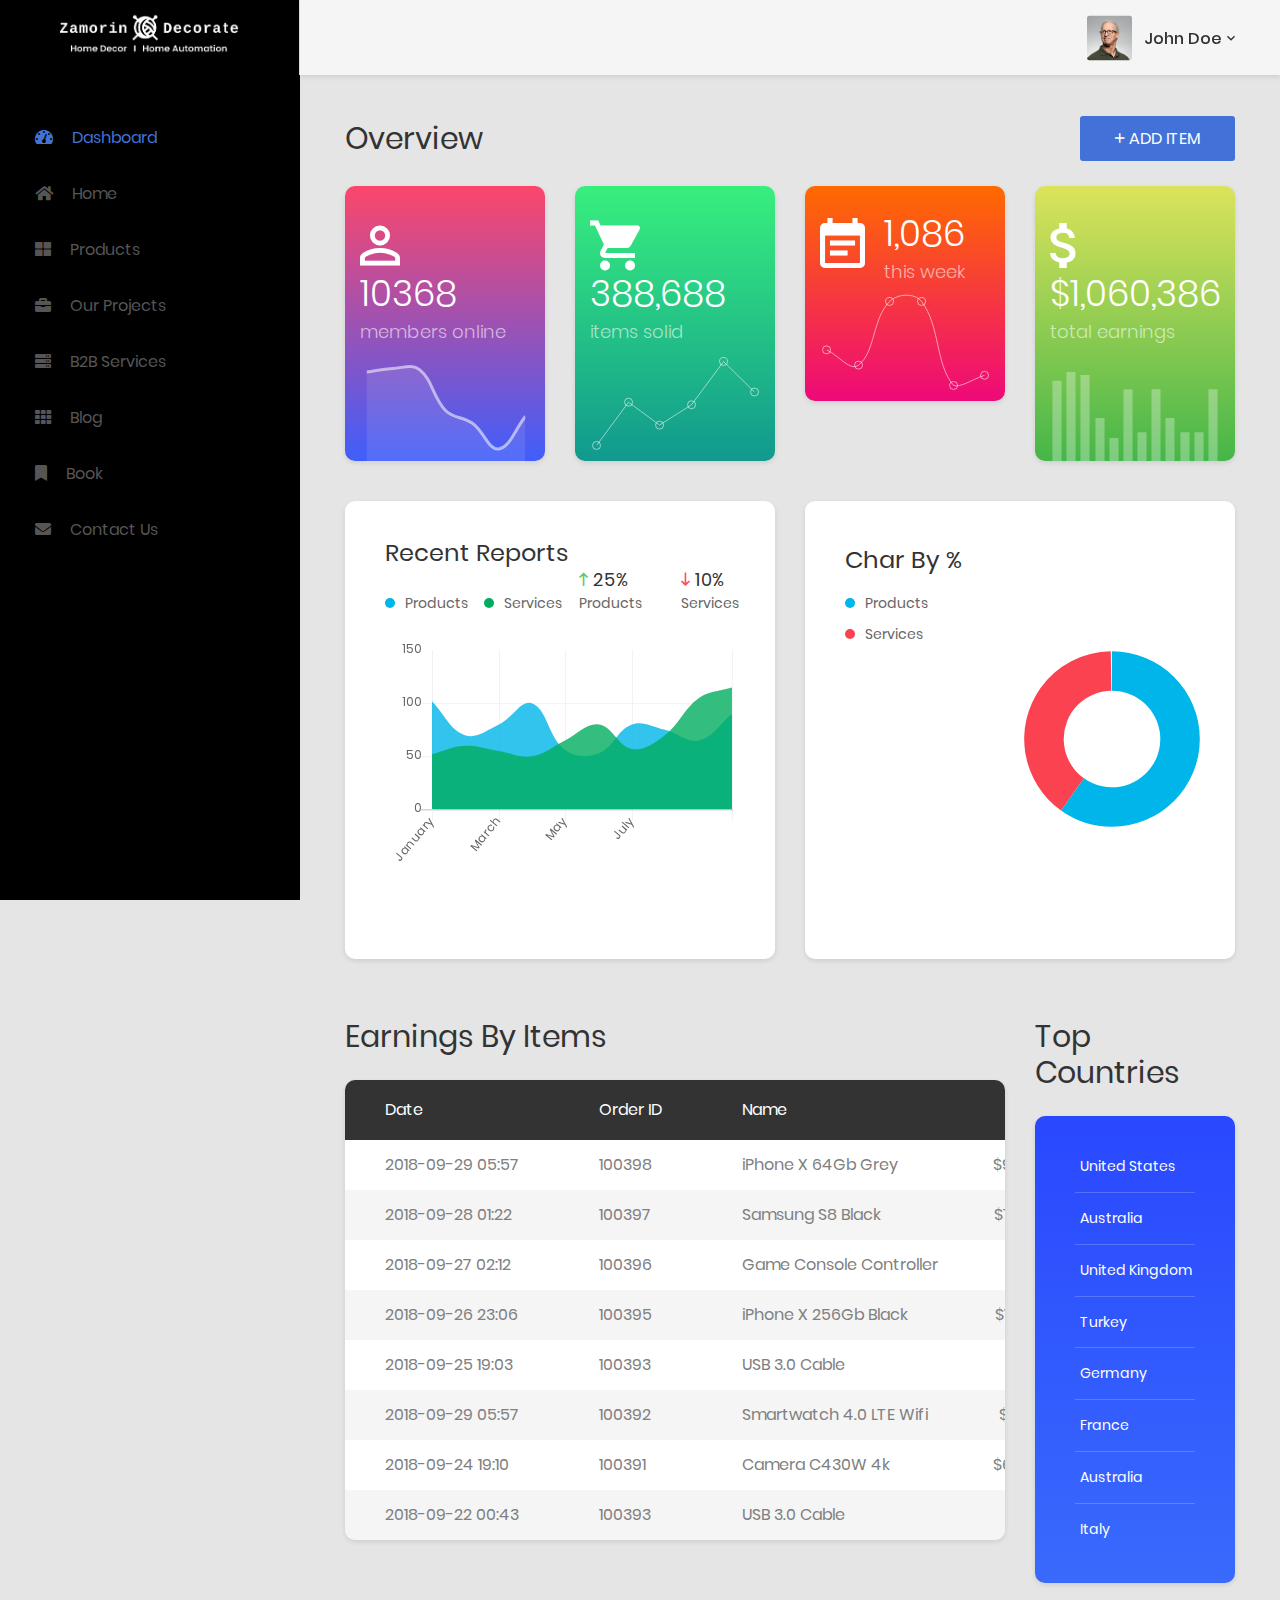
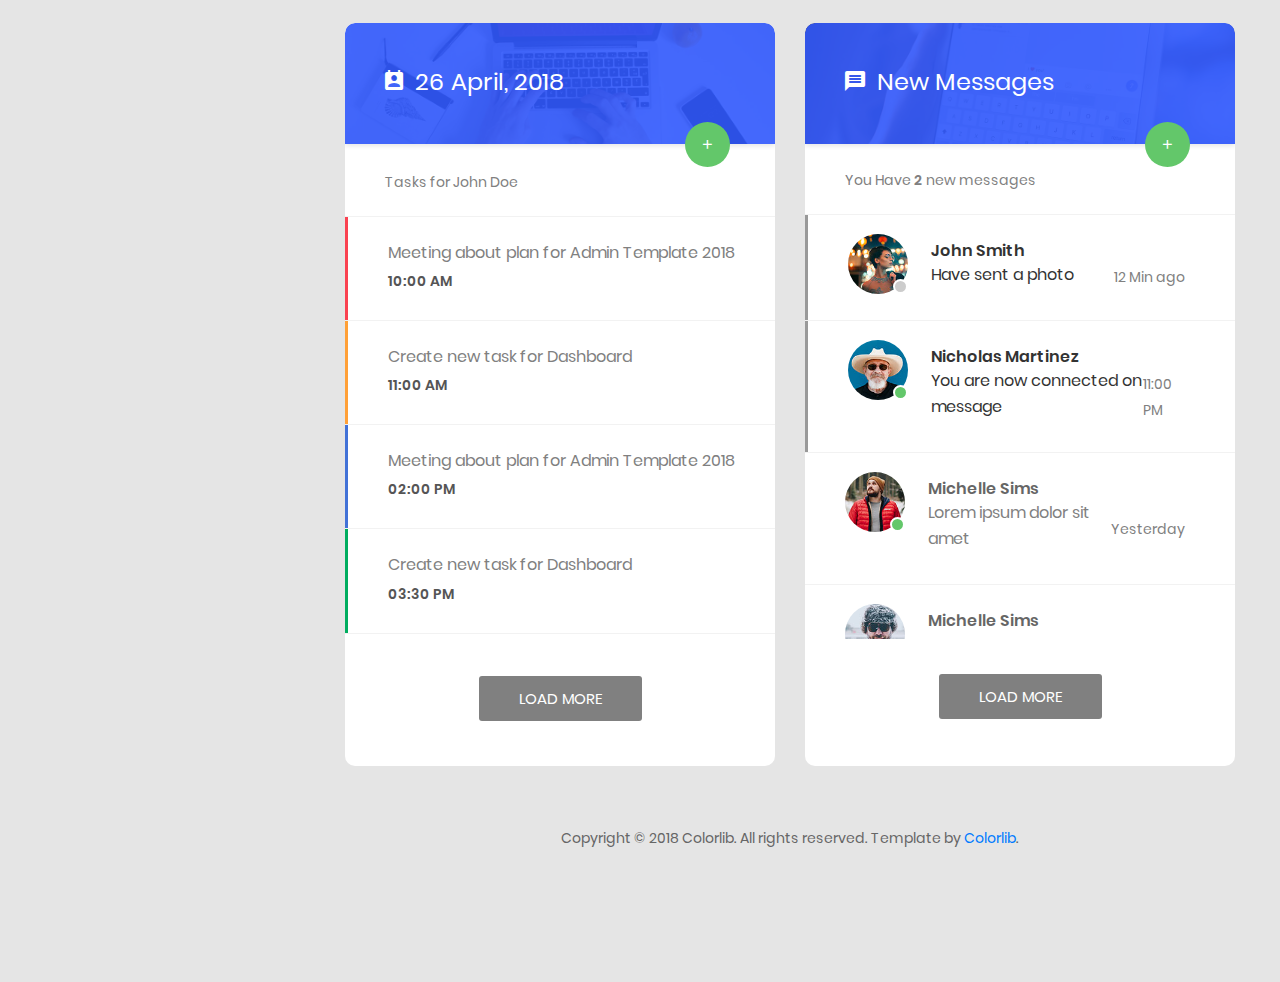
==== commit fe51404e: "header part" ====
--- a/CoolAdmin-master/index.html
+++ b/CoolAdmin-master/index.html
@@ -153,125 +153,9 @@
                 <div class="section__content section__content--p30">
                     <div class="container-fluid">
                         <div class="header-wrap">
-                            <form class="form-header" action="" method="POST">
-                                <input class="au-input au-input--xl" type="text" name="search" placeholder="Search for datas &amp; reports..." />
-                                <button class="au-btn--submit" type="submit">
-                                    <i class="zmdi zmdi-search"></i>
-                                </button>
-                            </form>
+                            <form class="form-header"></form>
                             <div class="header-button">
-                                <div class="noti-wrap">
-                                    <div class="noti__item js-item-menu">
-                                        <i class="zmdi zmdi-comment-more"></i>
-                                        <span class="quantity">1</span>
-                                        <div class="mess-dropdown js-dropdown">
-                                            <div class="mess__title">
-                                                <p>You have 2 news message</p>
-                                            </div>
-                                            <div class="mess__item">
-                                                <div class="image img-cir img-40">
-                                                    <img src="images/icon/avatar-06.jpg" alt="Michelle Moreno" />
-                                                </div>
-                                                <div class="content">
-                                                    <h6>Michelle Moreno</h6>
-                                                    <p>Have sent a photo</p>
-                                                    <span class="time">3 min ago</span>
-                                                </div>
-                                            </div>
-                                            <div class="mess__item">
-                                                <div class="image img-cir img-40">
-                                                    <img src="images/icon/avatar-04.jpg" alt="Diane Myers" />
-                                                </div>
-                                                <div class="content">
-                                                    <h6>Diane Myers</h6>
-                                                    <p>You are now connected on message</p>
-                                                    <span class="time">Yesterday</span>
-                                                </div>
-                                            </div>
-                                            <div class="mess__footer">
-                                                <a href="#">View all messages</a>
-                                            </div>
-                                        </div>
-                                    </div>
-                                    <div class="noti__item js-item-menu">
-                                        <i class="zmdi zmdi-email"></i>
-                                        <span class="quantity">1</span>
-                                        <div class="email-dropdown js-dropdown">
-                                            <div class="email__title">
-                                                <p>You have 3 New Emails</p>
-                                            </div>
-                                            <div class="email__item">
-                                                <div class="image img-cir img-40">
-                                                    <img src="images/icon/avatar-06.jpg" alt="Cynthia Harvey" />
-                                                </div>
-                                                <div class="content">
-                                                    <p>Meeting about new dashboard...</p>
-                                                    <span>Cynthia Harvey, 3 min ago</span>
-                                                </div>
-                                            </div>
-                                            <div class="email__item">
-                                                <div class="image img-cir img-40">
-                                                    <img src="images/icon/avatar-05.jpg" alt="Cynthia Harvey" />
-                                                </div>
-                                                <div class="content">
-                                                    <p>Meeting about new dashboard...</p>
-                                                    <span>Cynthia Harvey, Yesterday</span>
-                                                </div>
-                                            </div>
-                                            <div class="email__item">
-                                                <div class="image img-cir img-40">
-                                                    <img src="images/icon/avatar-04.jpg" alt="Cynthia Harvey" />
-                                                </div>
-                                                <div class="content">
-                                                    <p>Meeting about new dashboard...</p>
-                                                    <span>Cynthia Harvey, April 12,,2018</span>
-                                                </div>
-                                            </div>
-                                            <div class="email__footer">
-                                                <a href="#">See all emails</a>
-                                            </div>
-                                        </div>
-                                    </div>
-                                    <div class="noti__item js-item-menu">
-                                        <i class="zmdi zmdi-notifications"></i>
-                                        <span class="quantity">3</span>
-                                        <div class="notifi-dropdown js-dropdown">
-                                            <div class="notifi__title">
-                                                <p>You have 3 Notifications</p>
-                                            </div>
-                                            <div class="notifi__item">
-                                                <div class="bg-c1 img-cir img-40">
-                                                    <i class="zmdi zmdi-email-open"></i>
-                                                </div>
-                                                <div class="content">
-                                                    <p>You got a email notification</p>
-                                                    <span class="date">April 12, 2018 06:50</span>
-                                                </div>
-                                            </div>
-                                            <div class="notifi__item">
-                                                <div class="bg-c2 img-cir img-40">
-                                                    <i class="zmdi zmdi-account-box"></i>
-                                                </div>
-                                                <div class="content">
-                                                    <p>Your account has been blocked</p>
-                                                    <span class="date">April 12, 2018 06:50</span>
-                                                </div>
-                                            </div>
-                                            <div class="notifi__item">
-                                                <div class="bg-c3 img-cir img-40">
-                                                    <i class="zmdi zmdi-file-text"></i>
-                                                </div>
-                                                <div class="content">
-                                                    <p>You got a new file</p>
-                                                    <span class="date">April 12, 2018 06:50</span>
-                                                </div>
-                                            </div>
-                                            <div class="notifi__footer">
-                                                <a href="#">All notifications</a>
-                                            </div>
-                                        </div>
-                                    </div>
-                                </div>
+                                
                                 <div class="account-wrap">
                                     <div class="account-item clearfix js-item-menu">
                                         <div class="image">
@@ -291,21 +175,13 @@
                                                     <h5 class="name">
                                                         <a href="#">john doe</a>
                                                     </h5>
-                                                    <span class="email">johndoe@example.com</span>
+                                                
                                                 </div>
                                             </div>
                                             <div class="account-dropdown__body">
                                                 <div class="account-dropdown__item">
                                                     <a href="#">
-                                                        <i class="zmdi zmdi-account"></i>Account</a>
-                                                </div>
-                                                <div class="account-dropdown__item">
-                                                    <a href="#">
-                                                        <i class="zmdi zmdi-settings"></i>Setting</a>
-                                                </div>
-                                                <div class="account-dropdown__item">
-                                                    <a href="#">
-                                                        <i class="zmdi zmdi-money-box"></i>Billing</a>
+                                                        <i class="zmdi zmdi-account"></i>Profile</a>
                                                 </div>
                                             </div>
                                             <div class="account-dropdown__footer">
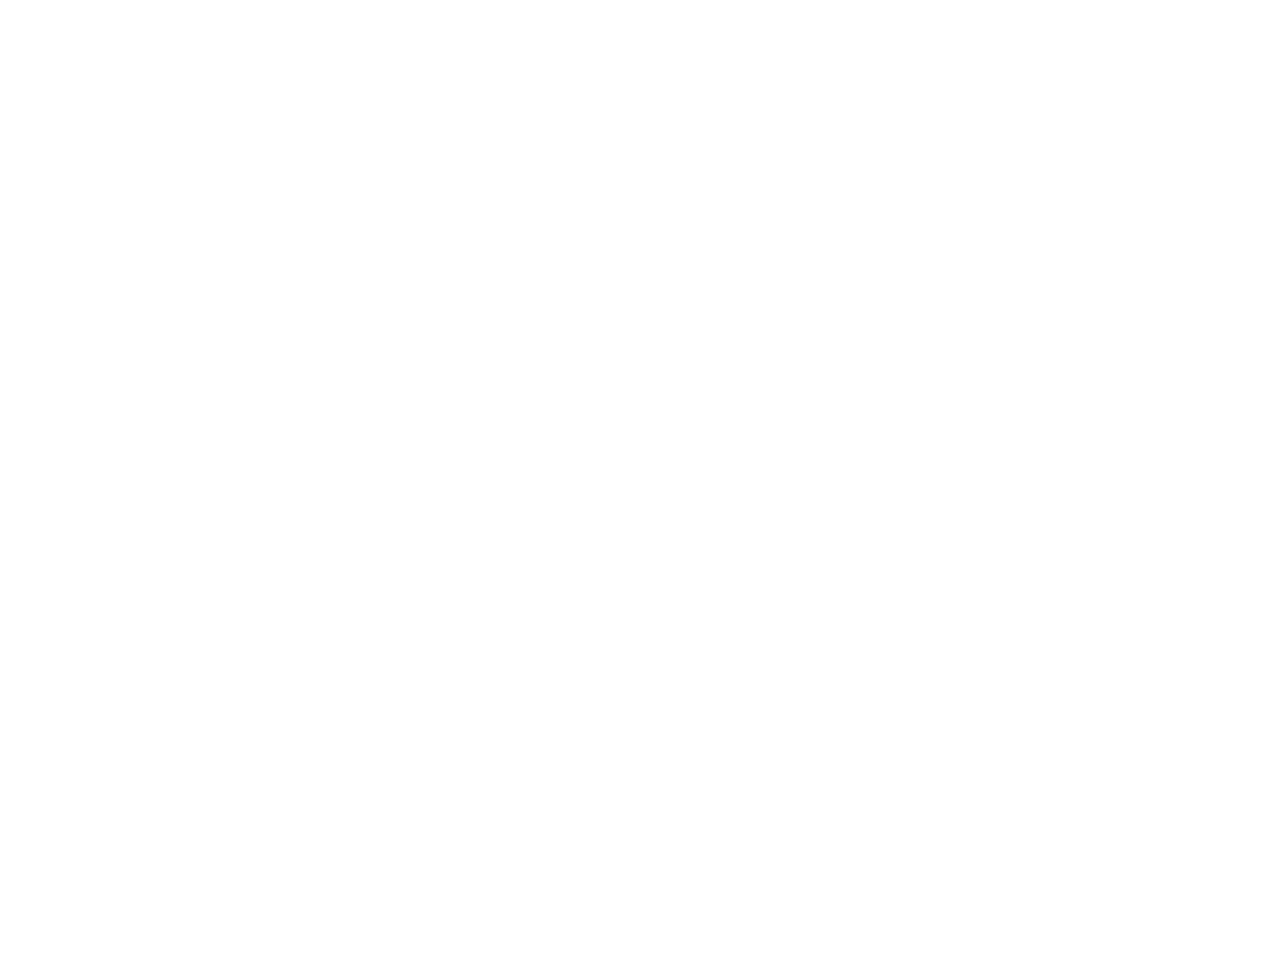
==== commit 241eef0a: "main content" ====
--- a/CoolAdmin-master/index.html
+++ b/CoolAdmin-master/index.html
@@ -200,544 +200,7 @@
 
             <!-- MAIN CONTENT-->
             <div class="main-content">
-                <div class="section__content section__content--p30">
-                    <div class="container-fluid">
-                        <div class="row">
-                            <div class="col-md-12">
-                                <div class="overview-wrap">
-                                    <h2 class="title-1">overview</h2>
-                                    <button class="au-btn au-btn-icon au-btn--blue">
-                                        <i class="zmdi zmdi-plus"></i>add item</button>
-                                </div>
-                            </div>
-                        </div>
-                        <div class="row m-t-25">
-                            <div class="col-sm-6 col-lg-3">
-                                <div class="overview-item overview-item--c1">
-                                    <div class="overview__inner">
-                                        <div class="overview-box clearfix">
-                                            <div class="icon">
-                                                <i class="zmdi zmdi-account-o"></i>
-                                            </div>
-                                            <div class="text">
-                                                <h2>10368</h2>
-                                                <span>members online</span>
-                                            </div>
-                                        </div>
-                                        <div class="overview-chart">
-                                            <canvas id="widgetChart1"></canvas>
-                                        </div>
-                                    </div>
-                                </div>
-                            </div>
-                            <div class="col-sm-6 col-lg-3">
-                                <div class="overview-item overview-item--c2">
-                                    <div class="overview__inner">
-                                        <div class="overview-box clearfix">
-                                            <div class="icon">
-                                                <i class="zmdi zmdi-shopping-cart"></i>
-                                            </div>
-                                            <div class="text">
-                                                <h2>388,688</h2>
-                                                <span>items solid</span>
-                                            </div>
-                                        </div>
-                                        <div class="overview-chart">
-                                            <canvas id="widgetChart2"></canvas>
-                                        </div>
-                                    </div>
-                                </div>
-                            </div>
-                            <div class="col-sm-6 col-lg-3">
-                                <div class="overview-item overview-item--c3">
-                                    <div class="overview__inner">
-                                        <div class="overview-box clearfix">
-                                            <div class="icon">
-                                                <i class="zmdi zmdi-calendar-note"></i>
-                                            </div>
-                                            <div class="text">
-                                                <h2>1,086</h2>
-                                                <span>this week</span>
-                                            </div>
-                                        </div>
-                                        <div class="overview-chart">
-                                            <canvas id="widgetChart3"></canvas>
-                                        </div>
-                                    </div>
-                                </div>
-                            </div>
-                            <div class="col-sm-6 col-lg-3">
-                                <div class="overview-item overview-item--c4">
-                                    <div class="overview__inner">
-                                        <div class="overview-box clearfix">
-                                            <div class="icon">
-                                                <i class="zmdi zmdi-money"></i>
-                                            </div>
-                                            <div class="text">
-                                                <h2>$1,060,386</h2>
-                                                <span>total earnings</span>
-                                            </div>
-                                        </div>
-                                        <div class="overview-chart">
-                                            <canvas id="widgetChart4"></canvas>
-                                        </div>
-                                    </div>
-                                </div>
-                            </div>
-                        </div>
-                        <div class="row">
-                            <div class="col-lg-6">
-                                <div class="au-card recent-report">
-                                    <div class="au-card-inner">
-                                        <h3 class="title-2">recent reports</h3>
-                                        <div class="chart-info">
-                                            <div class="chart-info__left">
-                                                <div class="chart-note">
-                                                    <span class="dot dot--blue"></span>
-                                                    <span>products</span>
-                                                </div>
-                                                <div class="chart-note mr-0">
-                                                    <span class="dot dot--green"></span>
-                                                    <span>services</span>
-                                                </div>
-                                            </div>
-                                            <div class="chart-info__right">
-                                                <div class="chart-statis">
-                                                    <span class="index incre">
-                                                        <i class="zmdi zmdi-long-arrow-up"></i>25%</span>
-                                                    <span class="label">products</span>
-                                                </div>
-                                                <div class="chart-statis mr-0">
-                                                    <span class="index decre">
-                                                        <i class="zmdi zmdi-long-arrow-down"></i>10%</span>
-                                                    <span class="label">services</span>
-                                                </div>
-                                            </div>
-                                        </div>
-                                        <div class="recent-report__chart">
-                                            <canvas id="recent-rep-chart"></canvas>
-                                        </div>
-                                    </div>
-                                </div>
-                            </div>
-                            <div class="col-lg-6">
-                                <div class="au-card chart-percent-card">
-                                    <div class="au-card-inner">
-                                        <h3 class="title-2 tm-b-5">char by %</h3>
-                                        <div class="row no-gutters">
-                                            <div class="col-xl-6">
-                                                <div class="chart-note-wrap">
-                                                    <div class="chart-note mr-0 d-block">
-                                                        <span class="dot dot--blue"></span>
-                                                        <span>products</span>
-                                                    </div>
-                                                    <div class="chart-note mr-0 d-block">
-                                                        <span class="dot dot--red"></span>
-                                                        <span>services</span>
-                                                    </div>
-                                                </div>
-                                            </div>
-                                            <div class="col-xl-6">
-                                                <div class="percent-chart">
-                                                    <canvas id="percent-chart"></canvas>
-                                                </div>
-                                            </div>
-                                        </div>
-                                    </div>
-                                </div>
-                            </div>
-                        </div>
-                        <div class="row">
-                            <div class="col-lg-9">
-                                <h2 class="title-1 m-b-25">Earnings By Items</h2>
-                                <div class="table-responsive table--no-card m-b-40">
-                                    <table class="table table-borderless table-striped table-earning">
-                                        <thead>
-                                            <tr>
-                                                <th>date</th>
-                                                <th>order ID</th>
-                                                <th>name</th>
-                                                <th class="text-right">price</th>
-                                                <th class="text-right">quantity</th>
-                                                <th class="text-right">total</th>
-                                            </tr>
-                                        </thead>
-                                        <tbody>
-                                            <tr>
-                                                <td>2018-09-29 05:57</td>
-                                                <td>100398</td>
-                                                <td>iPhone X 64Gb Grey</td>
-                                                <td class="text-right">$999.00</td>
-                                                <td class="text-right">1</td>
-                                                <td class="text-right">$999.00</td>
-                                            </tr>
-                                            <tr>
-                                                <td>2018-09-28 01:22</td>
-                                                <td>100397</td>
-                                                <td>Samsung S8 Black</td>
-                                                <td class="text-right">$756.00</td>
-                                                <td class="text-right">1</td>
-                                                <td class="text-right">$756.00</td>
-                                            </tr>
-                                            <tr>
-                                                <td>2018-09-27 02:12</td>
-                                                <td>100396</td>
-                                                <td>Game Console Controller</td>
-                                                <td class="text-right">$22.00</td>
-                                                <td class="text-right">2</td>
-                                                <td class="text-right">$44.00</td>
-                                            </tr>
-                                            <tr>
-                                                <td>2018-09-26 23:06</td>
-                                                <td>100395</td>
-                                                <td>iPhone X 256Gb Black</td>
-                                                <td class="text-right">$1199.00</td>
-                                                <td class="text-right">1</td>
-                                                <td class="text-right">$1199.00</td>
-                                            </tr>
-                                            <tr>
-                                                <td>2018-09-25 19:03</td>
-                                                <td>100393</td>
-                                                <td>USB 3.0 Cable</td>
-                                                <td class="text-right">$10.00</td>
-                                                <td class="text-right">3</td>
-                                                <td class="text-right">$30.00</td>
-                                            </tr>
-                                            <tr>
-                                                <td>2018-09-29 05:57</td>
-                                                <td>100392</td>
-                                                <td>Smartwatch 4.0 LTE Wifi</td>
-                                                <td class="text-right">$199.00</td>
-                                                <td class="text-right">6</td>
-                                                <td class="text-right">$1494.00</td>
-                                            </tr>
-                                            <tr>
-                                                <td>2018-09-24 19:10</td>
-                                                <td>100391</td>
-                                                <td>Camera C430W 4k</td>
-                                                <td class="text-right">$699.00</td>
-                                                <td class="text-right">1</td>
-                                                <td class="text-right">$699.00</td>
-                                            </tr>
-                                            <tr>
-                                                <td>2018-09-22 00:43</td>
-                                                <td>100393</td>
-                                                <td>USB 3.0 Cable</td>
-                                                <td class="text-right">$10.00</td>
-                                                <td class="text-right">3</td>
-                                                <td class="text-right">$30.00</td>
-                                            </tr>
-                                        </tbody>
-                                    </table>
-                                </div>
-                            </div>
-                            <div class="col-lg-3">
-                                <h2 class="title-1 m-b-25">Top countries</h2>
-                                <div class="au-card au-card--bg-blue au-card-top-countries m-b-40">
-                                    <div class="au-card-inner">
-                                        <div class="table-responsive">
-                                            <table class="table table-top-countries">
-                                                <tbody>
-                                                    <tr>
-                                                        <td>United States</td>
-                                                        <td class="text-right">$119,366.96</td>
-                                                    </tr>
-                                                    <tr>
-                                                        <td>Australia</td>
-                                                        <td class="text-right">$70,261.65</td>
-                                                    </tr>
-                                                    <tr>
-                                                        <td>United Kingdom</td>
-                                                        <td class="text-right">$46,399.22</td>
-                                                    </tr>
-                                                    <tr>
-                                                        <td>Turkey</td>
-                                                        <td class="text-right">$35,364.90</td>
-                                                    </tr>
-                                                    <tr>
-                                                        <td>Germany</td>
-                                                        <td class="text-right">$20,366.96</td>
-                                                    </tr>
-                                                    <tr>
-                                                        <td>France</td>
-                                                        <td class="text-right">$10,366.96</td>
-                                                    </tr>
-                                                    <tr>
-                                                        <td>Australia</td>
-                                                        <td class="text-right">$5,366.96</td>
-                                                    </tr>
-                                                    <tr>
-                                                        <td>Italy</td>
-                                                        <td class="text-right">$1639.32</td>
-                                                    </tr>
-                                                </tbody>
-                                            </table>
-                                        </div>
-                                    </div>
-                                </div>
-                            </div>
-                        </div>
-                        <div class="row">
-                            <div class="col-lg-6">
-                                <div class="au-card au-card--no-shadow au-card--no-pad m-b-40">
-                                    <div class="au-card-title" style="background-image:url('images/bg-title-01.jpg');">
-                                        <div class="bg-overlay bg-overlay--blue"></div>
-                                        <h3>
-                                            <i class="zmdi zmdi-account-calendar"></i>26 April, 2018</h3>
-                                        <button class="au-btn-plus">
-                                            <i class="zmdi zmdi-plus"></i>
-                                        </button>
-                                    </div>
-                                    <div class="au-task js-list-load">
-                                        <div class="au-task__title">
-                                            <p>Tasks for John Doe</p>
-                                        </div>
-                                        <div class="au-task-list js-scrollbar3">
-                                            <div class="au-task__item au-task__item--danger">
-                                                <div class="au-task__item-inner">
-                                                    <h5 class="task">
-                                                        <a href="#">Meeting about plan for Admin Template 2018</a>
-                                                    </h5>
-                                                    <span class="time">10:00 AM</span>
-                                                </div>
-                                            </div>
-                                            <div class="au-task__item au-task__item--warning">
-                                                <div class="au-task__item-inner">
-                                                    <h5 class="task">
-                                                        <a href="#">Create new task for Dashboard</a>
-                                                    </h5>
-                                                    <span class="time">11:00 AM</span>
-                                                </div>
-                                            </div>
-                                            <div class="au-task__item au-task__item--primary">
-                                                <div class="au-task__item-inner">
-                                                    <h5 class="task">
-                                                        <a href="#">Meeting about plan for Admin Template 2018</a>
-                                                    </h5>
-                                                    <span class="time">02:00 PM</span>
-                                                </div>
-                                            </div>
-                                            <div class="au-task__item au-task__item--success">
-                                                <div class="au-task__item-inner">
-                                                    <h5 class="task">
-                                                        <a href="#">Create new task for Dashboard</a>
-                                                    </h5>
-                                                    <span class="time">03:30 PM</span>
-                                                </div>
-                                            </div>
-                                            <div class="au-task__item au-task__item--danger js-load-item">
-                                                <div class="au-task__item-inner">
-                                                    <h5 class="task">
-                                                        <a href="#">Meeting about plan for Admin Template 2018</a>
-                                                    </h5>
-                                                    <span class="time">10:00 AM</span>
-                                                </div>
-                                            </div>
-                                            <div class="au-task__item au-task__item--warning js-load-item">
-                                                <div class="au-task__item-inner">
-                                                    <h5 class="task">
-                                                        <a href="#">Create new task for Dashboard</a>
-                                                    </h5>
-                                                    <span class="time">11:00 AM</span>
-                                                </div>
-                                            </div>
-                                        </div>
-                                        <div class="au-task__footer">
-                                            <button class="au-btn au-btn-load js-load-btn">load more</button>
-                                        </div>
-                                    </div>
-                                </div>
-                            </div>
-                            <div class="col-lg-6">
-                                <div class="au-card au-card--no-shadow au-card--no-pad m-b-40">
-                                    <div class="au-card-title" style="background-image:url('images/bg-title-02.jpg');">
-                                        <div class="bg-overlay bg-overlay--blue"></div>
-                                        <h3>
-                                            <i class="zmdi zmdi-comment-text"></i>New Messages</h3>
-                                        <button class="au-btn-plus">
-                                            <i class="zmdi zmdi-plus"></i>
-                                        </button>
-                                    </div>
-                                    <div class="au-inbox-wrap js-inbox-wrap">
-                                        <div class="au-message js-list-load">
-                                            <div class="au-message__noti">
-                                                <p>You Have
-                                                    <span>2</span>
-
-                                                    new messages
-                                                </p>
-                                            </div>
-                                            <div class="au-message-list">
-                                                <div class="au-message__item unread">
-                                                    <div class="au-message__item-inner">
-                                                        <div class="au-message__item-text">
-                                                            <div class="avatar-wrap">
-                                                                <div class="avatar">
-                                                                    <img src="images/icon/avatar-02.jpg" alt="John Smith">
-                                                                </div>
-                                                            </div>
-                                                            <div class="text">
-                                                                <h5 class="name">John Smith</h5>
-                                                                <p>Have sent a photo</p>
-                                                            </div>
-                                                        </div>
-                                                        <div class="au-message__item-time">
-                                                            <span>12 Min ago</span>
-                                                        </div>
-                                                    </div>
-                                                </div>
-                                                <div class="au-message__item unread">
-                                                    <div class="au-message__item-inner">
-                                                        <div class="au-message__item-text">
-                                                            <div class="avatar-wrap online">
-                                                                <div class="avatar">
-                                                                    <img src="images/icon/avatar-03.jpg" alt="Nicholas Martinez">
-                                                                </div>
-                                                            </div>
-                                                            <div class="text">
-                                                                <h5 class="name">Nicholas Martinez</h5>
-                                                                <p>You are now connected on message</p>
-                                                            </div>
-                                                        </div>
-                                                        <div class="au-message__item-time">
-                                                            <span>11:00 PM</span>
-                                                        </div>
-                                                    </div>
-                                                </div>
-                                                <div class="au-message__item">
-                                                    <div class="au-message__item-inner">
-                                                        <div class="au-message__item-text">
-                                                            <div class="avatar-wrap online">
-                                                                <div class="avatar">
-                                                                    <img src="images/icon/avatar-04.jpg" alt="Michelle Sims">
-                                                                </div>
-                                                            </div>
-                                                            <div class="text">
-                                                                <h5 class="name">Michelle Sims</h5>
-                                                                <p>Lorem ipsum dolor sit amet</p>
-                                                            </div>
-                                                        </div>
-                                                        <div class="au-message__item-time">
-                                                            <span>Yesterday</span>
-                                                        </div>
-                                                    </div>
-                                                </div>
-                                                <div class="au-message__item">
-                                                    <div class="au-message__item-inner">
-                                                        <div class="au-message__item-text">
-                                                            <div class="avatar-wrap">
-                                                                <div class="avatar">
-                                                                    <img src="images/icon/avatar-05.jpg" alt="Michelle Sims">
-                                                                </div>
-                                                            </div>
-                                                            <div class="text">
-                                                                <h5 class="name">Michelle Sims</h5>
-                                                                <p>Purus feugiat finibus</p>
-                                                            </div>
-                                                        </div>
-                                                        <div class="au-message__item-time">
-                                                            <span>Sunday</span>
-                                                        </div>
-                                                    </div>
-                                                </div>
-                                                <div class="au-message__item js-load-item">
-                                                    <div class="au-message__item-inner">
-                                                        <div class="au-message__item-text">
-                                                            <div class="avatar-wrap online">
-                                                                <div class="avatar">
-                                                                    <img src="images/icon/avatar-04.jpg" alt="Michelle Sims">
-                                                                </div>
-                                                            </div>
-                                                            <div class="text">
-                                                                <h5 class="name">Michelle Sims</h5>
-                                                                <p>Lorem ipsum dolor sit amet</p>
-                                                            </div>
-                                                        </div>
-                                                        <div class="au-message__item-time">
-                                                            <span>Yesterday</span>
-                                                        </div>
-                                                    </div>
-                                                </div>
-                                                <div class="au-message__item js-load-item">
-                                                    <div class="au-message__item-inner">
-                                                        <div class="au-message__item-text">
-                                                            <div class="avatar-wrap">
-                                                                <div class="avatar">
-                                                                    <img src="images/icon/avatar-05.jpg" alt="Michelle Sims">
-                                                                </div>
-                                                            </div>
-                                                            <div class="text">
-                                                                <h5 class="name">Michelle Sims</h5>
-                                                                <p>Purus feugiat finibus</p>
-                                                            </div>
-                                                        </div>
-                                                        <div class="au-message__item-time">
-                                                            <span>Sunday</span>
-                                                        </div>
-                                                    </div>
-                                                </div>
-                                            </div>
-                                            <div class="au-message__footer">
-                                                <button class="au-btn au-btn-load js-load-btn">load more</button>
-                                            </div>
-                                        </div>
-                                        <div class="au-chat">
-                                            <div class="au-chat__title">
-                                                <div class="au-chat-info">
-                                                    <div class="avatar-wrap online">
-                                                        <div class="avatar avatar--small">
-                                                            <img src="images/icon/avatar-02.jpg" alt="John Smith">
-                                                        </div>
-                                                    </div>
-                                                    <span class="nick">
-                                                        <a href="#">John Smith</a>
-                                                    </span>
-                                                </div>
-                                            </div>
-                                            <div class="au-chat__content">
-                                                <div class="recei-mess-wrap">
-                                                    <span class="mess-time">12 Min ago</span>
-                                                    <div class="recei-mess__inner">
-                                                        <div class="avatar avatar--tiny">
-                                                            <img src="images/icon/avatar-02.jpg" alt="John Smith">
-                                                        </div>
-                                                        <div class="recei-mess-list">
-                                                            <div class="recei-mess">Lorem ipsum dolor sit amet, consectetur adipiscing elit non iaculis</div>
-                                                            <div class="recei-mess">Donec tempor, sapien ac viverra</div>
-                                                        </div>
-                                                    </div>
-                                                </div>
-                                                <div class="send-mess-wrap">
-                                                    <span class="mess-time">30 Sec ago</span>
-                                                    <div class="send-mess__inner">
-                                                        <div class="send-mess-list">
-                                                            <div class="send-mess">Lorem ipsum dolor sit amet, consectetur adipiscing elit non iaculis</div>
-                                                        </div>
-                                                    </div>
-                                                </div>
-                                            </div>
-                                            <div class="au-chat-textfield">
-                                                <form class="au-form-icon">
-                                                    <input class="au-input au-input--full au-input--h65" type="text" placeholder="Type a message">
-                                                    <button class="au-input-icon">
-                                                        <i class="zmdi zmdi-camera"></i>
-                                                    </button>
-                                                </form>
-                                            </div>
-                                        </div>
-                                    </div>
-                                </div>
-                            </div>
-                        </div>
-                        <div class="row">
-                            <div class="col-md-12">
-                                <div class="copyright">
-                                    <p>Copyright © 2018 Colorlib. All rights reserved. Template by <a href="https://colorlib.com">Colorlib</a>.</p>
-                                </div>
-                            </div>
-                        </div>
-                    </div>
-                </div>
+               
             </div>
             <!-- END MAIN CONTENT-->
             <!-- END PAGE CONTAINER-->
